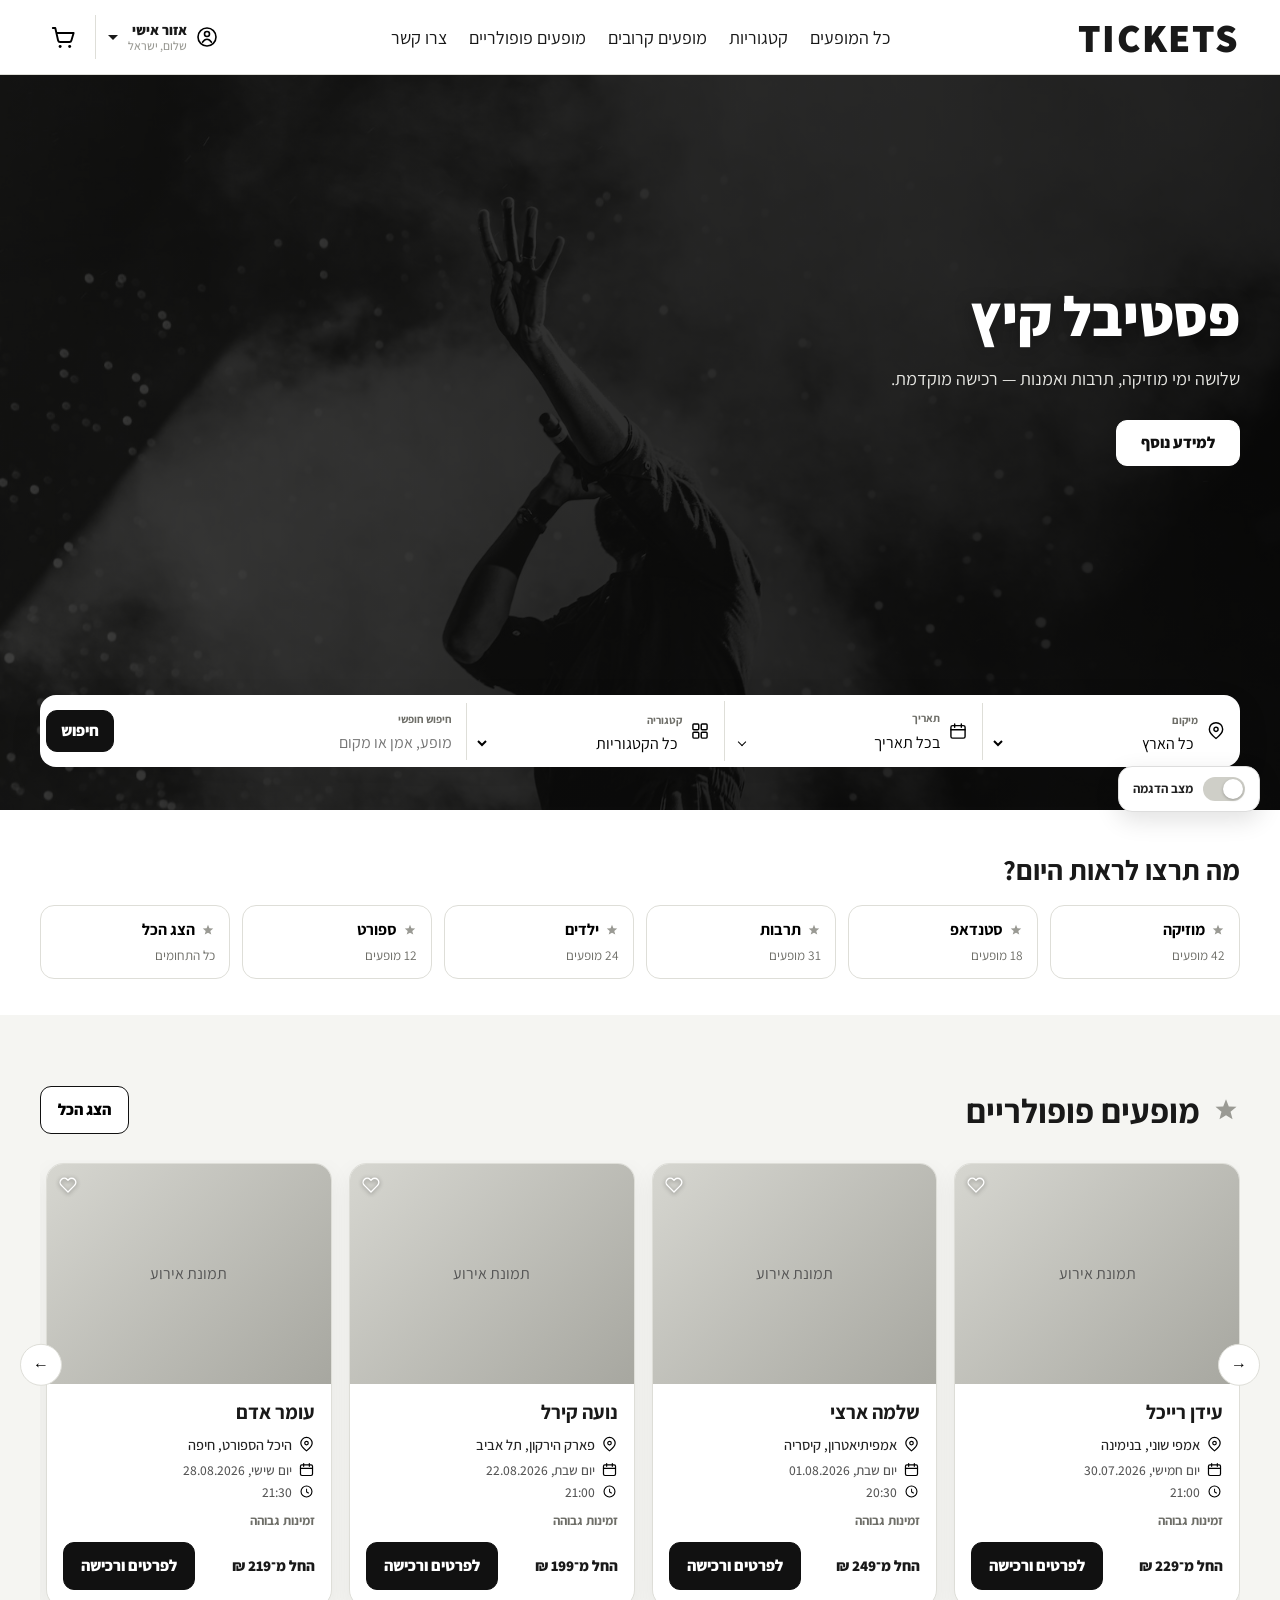
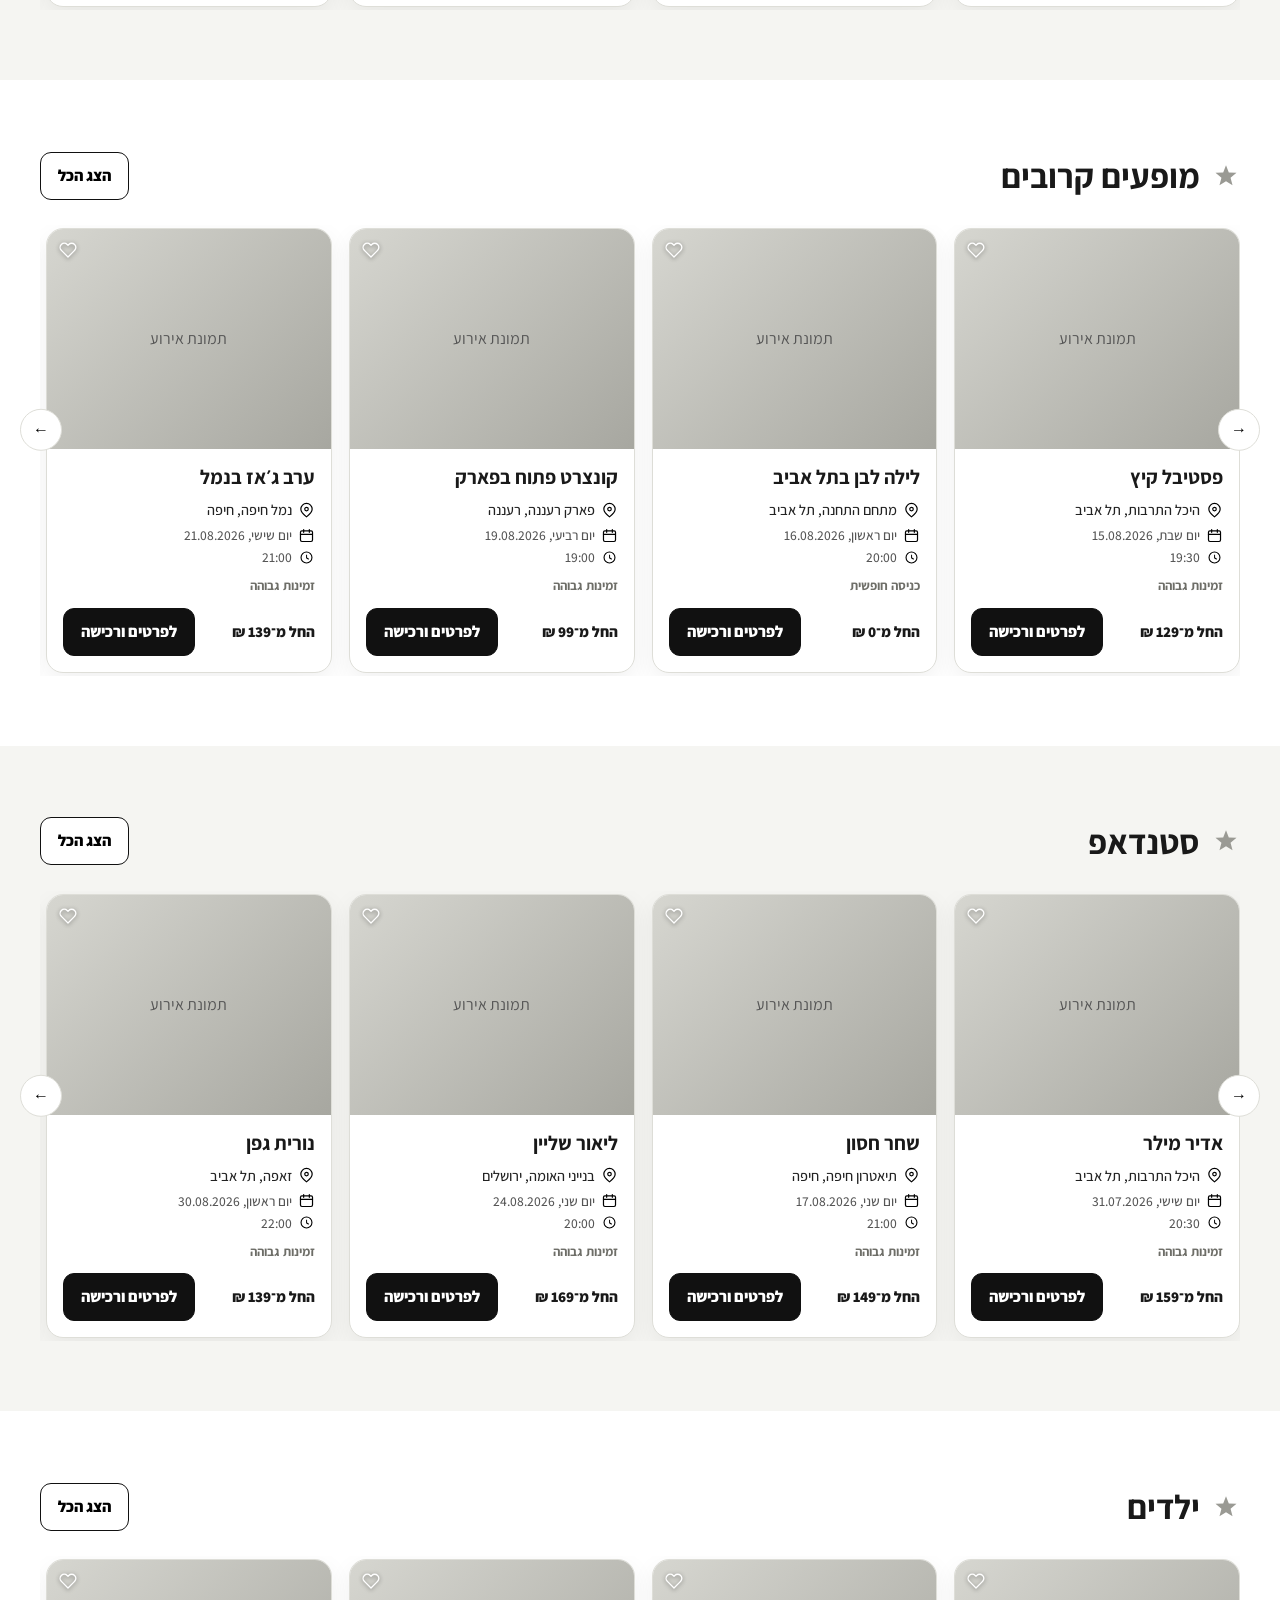
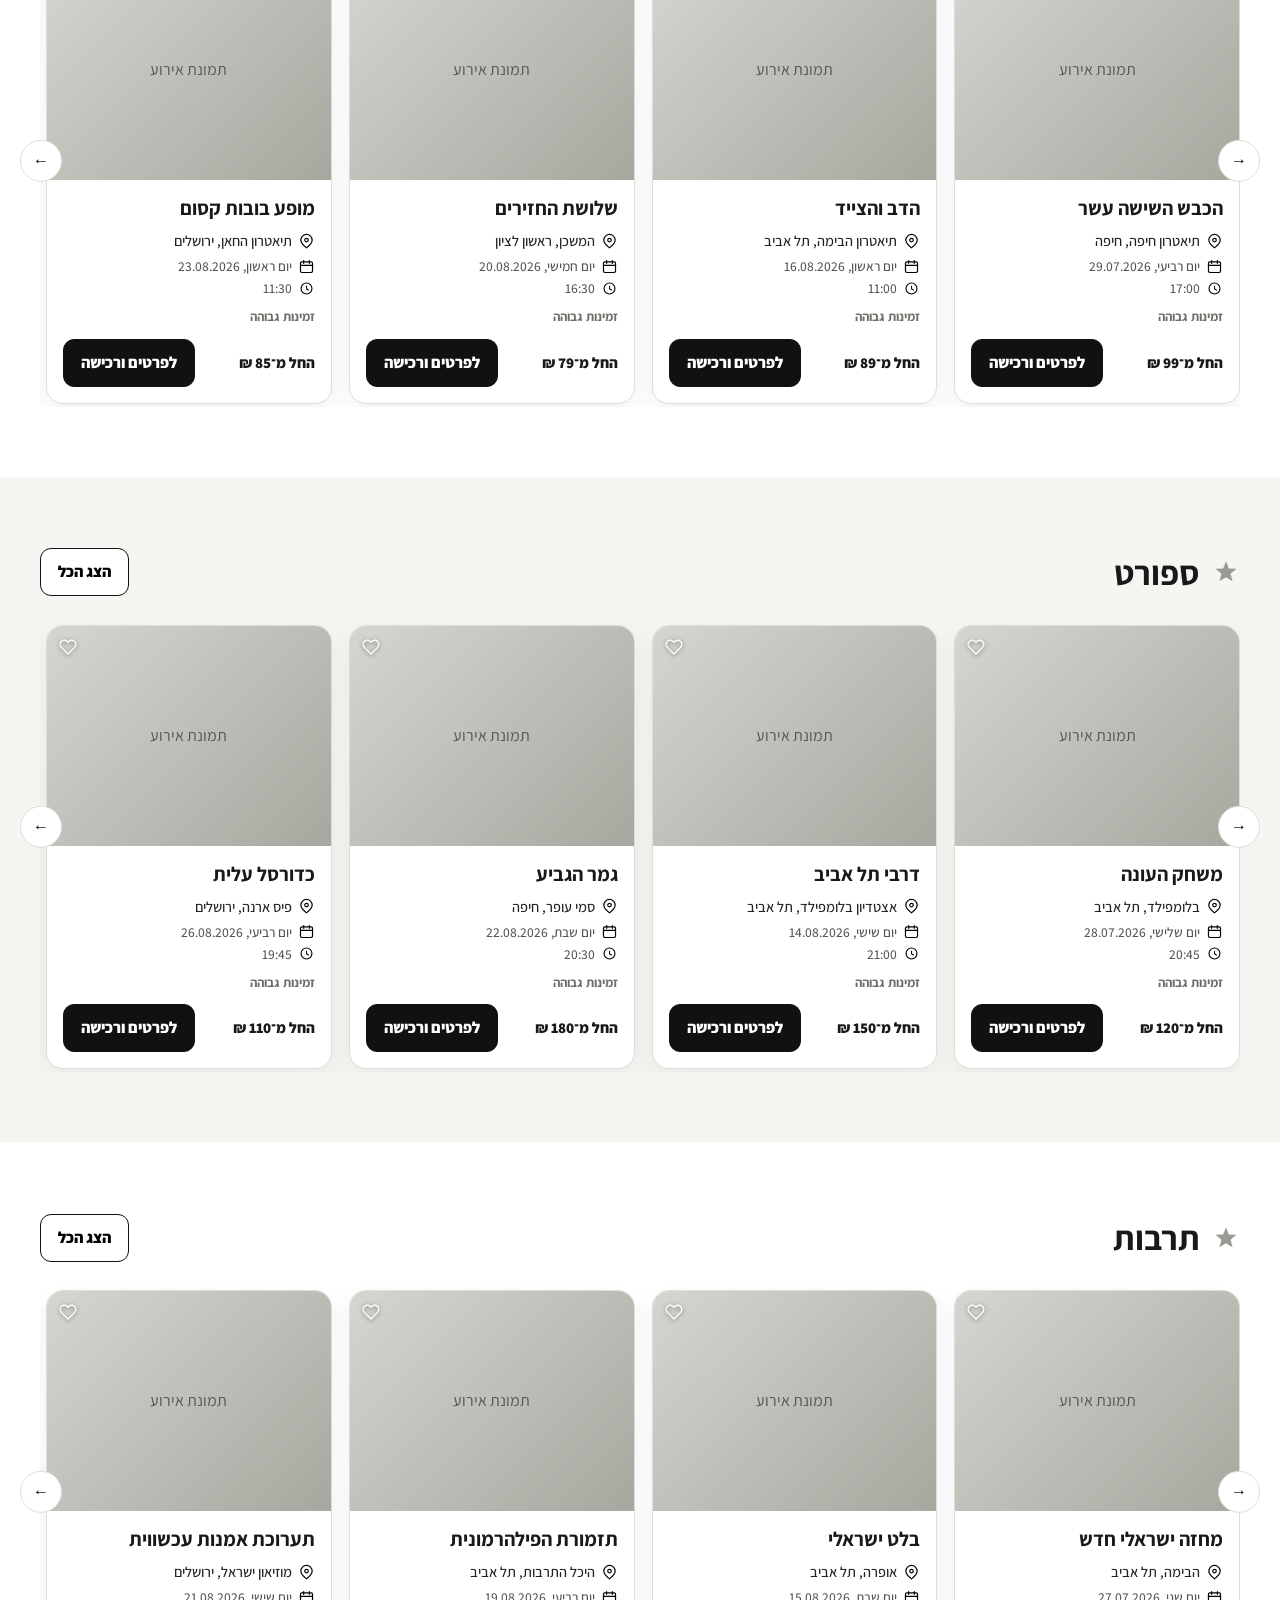
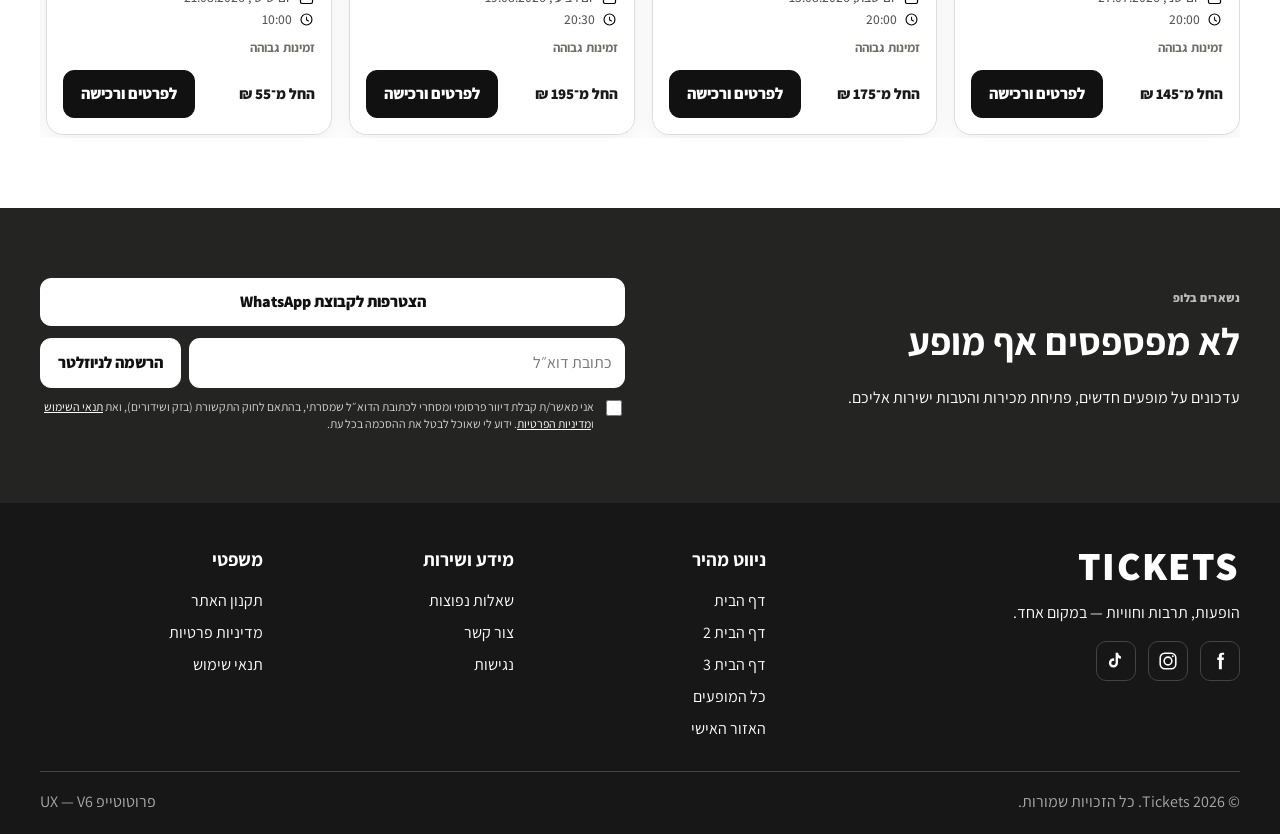
==== index2.html @ 91222c01 "Add Tickets V6 prototype with demo mode and homepage variants" ====
<!doctype html>
<html lang="he" dir="rtl">
<head>
<meta charset="utf-8">
<meta name="viewport" content="width=device-width,initial-scale=1">
<meta name="referrer" content="strict-origin-when-cross-origin">
<title>Tickets — V6 · דף הבית 2</title>
<link rel="stylesheet" href="css/styles.css">
<link rel="stylesheet" href="css/seats-hall.css">
<link rel="stylesheet" href="css/home2.css">
<link rel="stylesheet" href="css/demo-mode.css">
</head>
<body>
<header class="site-header"><div class="container header-inner">
  <a class="logo" href="index.html">TICKETS</a>
  <nav class="main-nav">
    <a href="#events" data-route="events">כל המופעים</a>
    <div class="nav-item has-mega">
      <button class="nav-trigger" type="button" aria-expanded="false" aria-haspopup="true">קטגוריות</button>
      <div class="mega-menu" role="region" aria-label="קטגוריות">
        <div class="container mega-inner">
          <div class="mega-popular">
            <div class="mega-popular-head">
              <h3>פופולרי</h3>
            </div>
            <div class="mega-cards">
              <a class="mega-card mega-card-music" href="#events" data-route="events"><span>מוזיקה</span></a>
              <a class="mega-card mega-card-standup" href="#events" data-route="events"><span>סטנדאפ</span></a>
              <a class="mega-card mega-card-kids" href="#events" data-route="events"><span>ילדים</span></a>
            </div>
          </div>
          <div class="mega-discover">
            <h3>גלו עוד</h3>
            <div class="mega-links">
              <div class="mega-col">
                <a href="#events" data-route="events"><strong>מוזיקה</strong></a>
                <a href="#events" data-route="events">קונצרטים</a>
                <a href="#events" data-route="events">פסטיבלים</a>
                <a href="#events" data-route="events">מוזיקה חיה</a>
                <a href="#events" data-route="events">ג׳אז ובלואז</a>
              </div>
              <div class="mega-col">
                <a href="#events" data-route="events"><strong>סטנדאפ</strong></a>
                <a href="#events" data-route="events">ערבי סטנדאפ</a>
                <a href="#events" data-route="events">ספיישלים</a>
                <a href="#events" data-route="events">אופן מייק</a>
                <a href="#events" data-route="events">קומדיה</a>
              </div>
              <div class="mega-col">
                <a href="#events" data-route="events"><strong>תרבות</strong></a>
                <a href="#events" data-route="events">תיאטרון</a>
                <a href="#events" data-route="events">מחול</a>
                <a href="#events" data-route="events">מופעי אמנות</a>
                <a href="#events" data-route="events">פסטיבלי תרבות</a>
              </div>
              <div class="mega-col">
                <a href="#events" data-route="events"><strong>ילדים</strong></a>
                <a href="#events" data-route="events">הצגות ילדים</a>
                <a href="#events" data-route="events">מופעי משפחה</a>
                <a href="#events" data-route="events">קרקס</a>
                <a href="#events" data-route="events">מופעי בובות</a>
              </div>
              <div class="mega-col">
                <a href="#events" data-route="events"><strong>ספורט</strong></a>
                <a href="#events" data-route="events">כדורגל</a>
                <a href="#events" data-route="events">כדורסל</a>
                <a href="#events" data-route="events">אירועי ספורט</a>
                <a href="#events" data-route="events" class="mega-all-link">כל הקטגוריות ←</a>
              </div>
            </div>
          </div>
        </div>
      </div>
    </div>
    <a href="#events" data-route="events">מופעים קרובים</a>
    <a href="#events" data-route="events">מופעים פופולריים</a>
    <a href="#contact" data-route="contact">צרו קשר</a>
  </nav>
  <div class="header-actions">
    <div class="header-account-wrap">
      <button class="header-button header-account-btn" type="button" aria-expanded="false" aria-haspopup="true">
        <img src="assets/icons/user.svg" alt="">
        <span class="header-account-text"><strong>אזור אישי</strong><small>שלום, ישראל</small></span>
        <span class="header-account-caret" aria-hidden="true"></span>
      </button>
      <div class="account-menu" role="menu">
        <button type="button" role="menuitem" data-route="account/tickets"><img src="assets/icons/ticket.svg" alt=""><span>הכרטיסים שלי</span></button>
        <button type="button" role="menuitem" data-route="account/orders"><img src="assets/icons/clipboard.svg" alt=""><span>הזמנות קודמות</span></button>
        <button type="button" role="menuitem" data-route="account/profile"><img src="assets/icons/user.svg" alt=""><span>פרטים אישיים</span></button>
        <hr>
        <button type="button" role="menuitem" data-logout><img src="assets/icons/logout.svg" alt=""><span>התנתקות</span></button>
      </div>
    </div>
    <button class="header-button header-icon-btn" id="favoritesHeaderBtn" data-route="account/favorites"><img src="assets/icons/heart.svg" alt=""><span class="header-count" id="favoritesHeaderCount">0</span></button>
    <div class="header-cart-wrap">
      <button class="header-button header-icon-btn" data-route="cart"><img src="assets/icons/cart.svg" alt=""><span class="header-count hidden" id="cartHeaderCount">0</span></button>
      <div class="cart-preview" id="cartPreview"><div class="cart-preview-list" id="cartPreviewList"></div><button class="btn primary wide" data-route="cart">מעבר לסל</button></div>
    </div>
  </div>
</div></header>
<main>
<section class="screen active" id="home">
  <section class="hero hero-v2" aria-roledescription="carousel" aria-label="מופעים מומלצים">
    <div class="hero-v2-slides" id="heroV2Slides">
      <div class="hero-v2-slide is-active" data-slide-index="0" role="group" aria-roledescription="slide" aria-label="1 מתוך 3" aria-hidden="false">
        <div class="hero-v2-bg" role="img" aria-label="קהל בקונצרט — רקע למופע עידן רייכל" style="background-image:url('assets/hero/slide-1.jpg')"></div>
        <div class="hero-v2-overlay" aria-hidden="true"></div>
      </div>
      <div class="hero-v2-slide" data-slide-index="1" role="group" aria-roledescription="slide" aria-label="2 מתוך 3" aria-hidden="true">
        <div class="hero-v2-bg" role="img" aria-label="במה מוארת — רקע למופע אדיר מילר" style="background-image:url('assets/hero/slide-2.jpg')"></div>
        <div class="hero-v2-overlay" aria-hidden="true"></div>
      </div>
      <div class="hero-v2-slide" data-slide-index="2" role="group" aria-roledescription="slide" aria-label="3 מתוך 3" aria-hidden="true">
        <div class="hero-v2-bg" role="img" aria-label="פסטיבל בחוץ — רקע לפסטיבל קיץ" style="background-image:url('assets/hero/slide-3.jpg')"></div>
        <div class="hero-v2-overlay" aria-hidden="true"></div>
      </div>
    </div>
    <div class="container hero-v2-content">
      <div class="hero-v2-panel">
        <div class="hero-v2-copy" id="heroV2Copy">
          <div class="hero-v2-text is-active" data-slide-index="0">
            <h1>עידן רייכל</h1>
            <p>מופע חדש ומרגש עם הלהיטים האהובים באמפי שוני.</p>
            <button type="button" class="btn light-btn hero-v2-cta" data-open-event="1">למידע נוסף</button>
          </div>
          <div class="hero-v2-text" data-slide-index="1" hidden>
            <h1>אדיר מילר</h1>
            <p>ערב סטנדאפ חדש בהיכל התרבות תל אביב.</p>
            <button type="button" class="btn light-btn hero-v2-cta" data-open-event="2">למידע נוסף</button>
          </div>
          <div class="hero-v2-text" data-slide-index="2" hidden>
            <h1>פסטיבל קיץ</h1>
            <p>שלושה ימי מוזיקה, תרבות ואמנות — רכישה מוקדמת.</p>
            <button type="button" class="btn light-btn hero-v2-cta" data-open-event="3">למידע נוסף</button>
          </div>
        </div>
      </div>
    </div>
    <div class="hero-v2-search-wrap">
      <div class="container hero-v2-search">
        <form class="search-bar" id="homeSearch"><div class="search-field"><img src="assets/icons/location.svg" alt=""><div><label>מיקום</label><select><option>כל הארץ</option><option>מרכז</option><option>צפון</option><option>דרום</option></select></div></div><div class="search-field date-search-field"><img src="assets/icons/calendar.svg" alt=""><div class="date-range-wrap"><label>תאריך</label><button type="button" class="date-range-display" id="dateRangeDisplay" aria-expanded="false" aria-haspopup="true">בכל תאריך</button><div class="date-range-panel" id="dateRangePanel" hidden><button type="button" class="date-preset" data-preset="any">בכל תאריך</button><button type="button" class="date-preset" data-preset="today">היום</button><button type="button" class="date-preset" data-preset="weekend">סוף השבוע</button><button type="button" class="date-preset" data-preset="month">החודש</button><div class="date-range-custom"><label class="date-from-field is-empty"><input type="date" id="dateFrom" aria-label="מתאריך"><span class="date-field-placeholder">מתאריך</span></label><label class="date-to-field is-empty"><input type="date" id="dateTo" aria-label="עד תאריך"><span class="date-field-placeholder">עד תאריך</span></label></div></div></div></div><div class="search-field"><img src="assets/icons/grid.svg" alt=""><div><label>קטגוריה</label><select><option>כל הקטגוריות</option><option>מוזיקה</option><option>סטנדאפ</option><option>ילדים</option></select></div></div><div class="search-field free-search-field"><div><label>חיפוש חופשי</label><input placeholder="מופע, אמן או מקום"></div></div><button class="btn primary">חיפוש</button></form>
      </div>
    </div>
    <div class="hero-v2-progress" aria-hidden="true">
      <div class="hero-v2-progress-bar" id="heroV2ProgressBar"></div>
    </div>
  </section>
  <section class="section alt categories-section"><div class="container"><div class="section-header"><h2>מה תרצו לראות היום?</h2></div><div class="category-row"><button class="category-card" data-route="events"><span class="category-card-title"><img class="category-star" src="assets/icons/star.svg" alt=""><strong>מוזיקה</strong></span><small>42 מופעים</small></button><button class="category-card" data-route="events"><span class="category-card-title"><img class="category-star" src="assets/icons/star.svg" alt=""><strong>סטנדאפ</strong></span><small>18 מופעים</small></button><button class="category-card" data-route="events"><span class="category-card-title"><img class="category-star" src="assets/icons/star.svg" alt=""><strong>תרבות</strong></span><small>31 מופעים</small></button><button class="category-card" data-route="events"><span class="category-card-title"><img class="category-star" src="assets/icons/star.svg" alt=""><strong>ילדים</strong></span><small>24 מופעים</small></button><button class="category-card" data-route="events"><span class="category-card-title"><img class="category-star" src="assets/icons/star.svg" alt=""><strong>ספורט</strong></span><small>12 מופעים</small></button><button class="category-card" data-route="events"><span class="category-card-title"><img class="category-star" src="assets/icons/star.svg" alt=""><strong>הצג הכל</strong></span><small>כל התחומים</small></button></div></div></section>
  <div id="homeSections"></div>
  <section class="section join-section"><div class="container join-grid"><div><span class="kicker light">נשארים בלופ</span><h2>לא מפספסים אף מופע</h2><p>עדכונים על מופעים חדשים, פתיחת מכירות והטבות ישירות אליכם.</p></div><div class="join-actions"><button class="btn light-btn" id="whatsappJoin">הצטרפות לקבוצת WhatsApp</button><form id="newsletterForm"><div class="newsletter-row"><input type="email" required placeholder="כתובת דוא״ל"><button class="btn light-btn">הרשמה לניוזלטר</button></div><label class="newsletter-consent"><input type="checkbox" required><span>אני מאשר/ת קבלת דיוור פרסומי ומסחרי לכתובת הדוא״ל שמסרתי, בהתאם לחוק התקשורת (בזק ושידורים), ואת <a href="#">תנאי השימוש</a> ו<a href="#">מדיניות הפרטיות</a>. ידוע לי שאוכל לבטל את ההסכמה בכל עת.</span></label></form></div></div></section>
</section>

<section class="screen" id="events"><section class="page-hero"><div class="container"><nav class="breadcrumbs" aria-label="פירורי לחם"><a href="#home" data-route="home">דף הבית</a><span class="breadcrumb-sep" aria-hidden="true">/</span><span aria-current="page">המופעים</span></nav><h1>המופעים</h1><p>סינון מדויק ותוצאות שקל לסרוק.</p></div></section><div class="container events-layout"><div class="results-toolbar"><div><h2><span id="resultsCount">12</span> מופעים</h2></div></div><div class="events-filters-row"><div class="active-filters" id="eventsDateFilters" role="group" aria-label="סינון לפי תאריך"><button type="button" class="filter-chip active" data-events-range="all">הכל</button><button type="button" class="filter-chip" data-events-range="today">היום</button><button type="button" class="filter-chip" data-events-range="week">השבוע</button><button type="button" class="filter-chip" data-events-range="month">החודש</button></div><select class="btn secondary events-sort-select"><option>מיון: מומלצים</option><option>תאריך קרוב</option><option>מחיר נמוך</option></select></div><div class="results-grid" id="eventsGrid"></div><div class="load-more-wrap"><button class="btn secondary" id="loadMoreEvents" type="button">טען עוד</button></div></div></section>

<section class="screen" id="event"><section class="event-hero" id="eventHero"><div class="container event-hero-grid"><div class="event-hero-copy"><span class="event-hero-badge" id="eventHeroBadge" hidden>המכירה בקרוב</span><nav class="breadcrumbs" id="eventBreadcrumbs" aria-label="פירורי לחם"><a href="#home" data-route="home">דף הבית</a><span class="breadcrumb-sep" aria-hidden="true">/</span><a href="#events" data-route="events">המופעים</a><span class="breadcrumb-sep" aria-hidden="true">/</span><span aria-current="page" id="eventBreadcrumbCurrent">עידן רייכל</span></nav><h1>עידן רייכל</h1><p>מופע חדש ומרגש עם הלהיטים האהובים.</p><div class="event-hero-meta">12.08.2026 · 21:00 · אמפי שוני, בנימינה</div><div class="event-hero-countdown" id="eventHeroCountdown" hidden></div></div><div class="event-poster">תמונת מופע</div></div></section><div class="container event-layout"><section class="content-card"><div class="event-tabs" role="tablist"><button class="event-tab active" data-tab="dates">מועדים</button><button class="event-tab" data-tab="info">מידע אודות המופע</button><button class="event-tab" data-tab="important">חשוב לדעת</button></div><div class="tab-panel active" data-panel="dates"><h2 id="eventDatesTitle">בחירת מועד</h2><div id="showDates"></div></div><div class="tab-panel" data-panel="info"><div class="info-split"><div class="info-copy"><h2>אודות המופע</h2><p>עידן רייכל במופע חדש המשלב את מיטב הלהיטים, עיבודים חדשים והפקה מלאה. ערב מוזיקלי עשיר שחוצה סגנונות, עם אורחים מיוחדים ואווירה אינטימית על הבמה.</p></div><div class="info-video"><iframe title="סרטון אודות המופע" src="https://www.youtube-nocookie.com/embed/dG3NAutpEoY?rel=0" loading="lazy" allow="accelerometer; autoplay; clipboard-write; encrypted-media; gyroscope; picture-in-picture; web-share" allowfullscreen referrerpolicy="strict-origin-when-cross-origin"></iframe></div></div></div><div class="tab-panel" data-panel="important"><h2>מידע חשוב</h2><dl class="important-list"><div><dt>פתיחת דלתות</dt><dd>20:00</dd></div><div><dt>משך המופע</dt><dd>75 דקות</dd></div><div><dt>סוג מופע</dt><dd>ישיבה</dd></div><div><dt>מגבלת גיל</dt><dd>ללא הגבלה</dd></div></dl><div class="directions-block"><h2>דרכי הגעה לאמפי שוני, בנימינה</h2><div class="directions-grid"><div class="directions-copy"><h3>כתובת:</h3><p>אמפי שוני (זאפה), פארק ז׳בוטינסקי, בנימינה־גבעת עדה, ישראל</p><h3>הגעה ברכב:</h3><ul><li>האמפי ממוקם בפארק ז׳בוטינסקי, בין בנימינה לזיכרון יעקב.</li><li>חניה חינם ומסודרת למרגלות האמפי; במקום יש הכוונה בחניון.</li><li>מכביש 4: יציאה לבנימינה / זיכרון יעקב והמשך לפי השילוט לפארק ז׳בוטינסקי / אמפי שוני.</li><li>מכביש 70: יציאה לכיוון בנימינה והמשך לפי השילוט לאמפי שוני.</li><li>מומלץ לנווט ליעד ״חניה אמפי שוני״ להגעה ישירה לחניון.</li></ul><h3>ניווט ברכב:</h3><p class="nav-links"><a href="https://waze.com/ul?q=%D7%97%D7%A0%D7%99%D7%94%20%D7%90%D7%9E%D7%A4%D7%99%20%D7%A9%D7%95%D7%A0%D7%99" target="_blank" rel="noopener">Waze</a><a href="https://www.google.com/maps/search/?api=1&amp;query=%D7%90%D7%9E%D7%A4%D7%99+%D7%A9%D7%95%D7%A0%D7%99+%D7%91%D7%A0%D7%99%D7%9E%D7%99%D7%A0%D7%94" target="_blank" rel="noopener">Google Maps</a></p><h3>תחבורה ציבורית:</h3><ul><li>תחנת רכבת בנימינה קרובה; ממנה ניתן להמשיך באוטובוס מקומי או במונית.</li><li>קווי אוטובוס עירוניים ובינעירוניים מגיעים לאזור בנימינה וזיכרון יעקב.</li><li>עצירות קרובות: בנימינה מרכז · כניסה לפארק ז׳בוטינסקי.</li></ul><h3>תכנון מסלול בתחבורה ציבורית:</h3><p class="nav-links"><a href="https://moovitapp.com/?lang=he" target="_blank" rel="noopener">Moovit</a></p><h3>טיפ לניווט מהיר:</h3><p>חפשו ״אמפי שוני בנימינה״ או ״חניה אמפי שוני״ ב־Waze או ב־Google Maps כדי להגיע בקלות ובמהירות.</p></div><div class="directions-map"><a class="map-open-btn" href="https://www.google.com/maps/search/?api=1&amp;query=%D7%90%D7%9E%D7%A4%D7%99+%D7%A9%D7%95%D7%A0%D7%99+%D7%91%D7%A0%D7%99%D7%9E%D7%99%D7%A0%D7%94" target="_blank" rel="noopener">פתח במפות Google</a><iframe title="מפת אמפי שוני בנימינה" loading="lazy" referrerpolicy="no-referrer-when-downgrade" src="https://maps.google.com/maps?q=%D7%90%D7%9E%D7%A4%D7%99+%D7%A9%D7%95%D7%A0%D7%99+%D7%91%D7%A0%D7%99%D7%9E%D7%99%D7%A0%D7%94&amp;hl=he&amp;z=15&amp;output=embed"></iframe></div></div></div></div></section><aside class="content-card summary-card" id="eventSidebar" hidden><div id="eventInterestBox"><form id="eventInterestForm" class="interest-form"><span class="kicker">השארת פרטים</span><h2 class="interest-heading">מתעניין במופע <span id="interestShowName"></span></h2><label>שם מלא<input required name="name" autocomplete="name" placeholder="ישראל ישראלי"></label><label>נייד<input required name="phone" type="tel" autocomplete="tel" placeholder="050-0000000"></label><label>אימייל <small>(לא חובה)</small><input name="email" type="email" autocomplete="email" placeholder="israel@example.com"></label><button class="btn primary wide" type="submit">עדכנו אותי</button></form></div></aside></div><section class="related-section container"><div class="section-header"><div class="heading-icon"><img class="section-star" src="assets/icons/star.svg" alt=""><h2>מופעים קשורים</h2></div></div><div class="event-grid" id="relatedEvents"></div></section></section>

<section class="screen" id="seats"><section class="event-hero"><div class="container event-hero-grid"><div><nav class="breadcrumbs" aria-label="פירורי לחם"><a href="#home" data-route="home">דף הבית</a><span class="breadcrumb-sep" aria-hidden="true">/</span><a href="#event" data-route="event">עידן רייכל</a><span class="breadcrumb-sep" aria-hidden="true">/</span><span aria-current="page">בחירת מושבים</span></nav><h1>עידן רייכל</h1><p>12.08.2026 · 21:00 · אמפי שוני, בנימינה</p><button class="btn light-btn" data-route="event">שינוי מועד</button></div><div class="event-poster">תמונת מופע</div></div></section>
<div class="seats-page"><div class="container seats-shell" id="seatsShell">
<section class="content-card seats-map-card seats-map-full">
<div class="seats-map-header">
<div class="seats-map-toolbar">
<div>
<h2 class="seats-map-title">מבנה אולם ורמות מחיר</h2>
<div class="seats-legend-row">
<div class="price-tiers"><span class="legend-title">רמות מחיר</span>
<div class="price-legend" role="group" aria-label="סינון לפי רמת מחיר">
<button type="button" class="price-chip" data-price="169"><i class="dot" style="background:#bbb"></i>169 ₪</button>
<button type="button" class="price-chip" data-price="219"><i class="dot" style="background:#999"></i>219 ₪</button>
<button type="button" class="price-chip" data-price="269"><i class="dot" style="background:#777"></i>269 ₪</button>
<button type="button" class="price-chip" data-price="319"><i class="dot" style="background:#555"></i>319 ₪</button>
</div></div>
<button type="button" class="accessible-legend-btn" id="accessibleFilterBtn" aria-pressed="false"><span aria-hidden="true">♿</span> מושבים נגישים</button>
</div>
</div>
<div class="seats-zoom" role="group" aria-label="זום מפת אולם">
<button type="button" class="btn secondary" id="seatsFullscreen" aria-label="מסך מלא" title="מסך מלא">⛶</button>
<button type="button" class="btn secondary" id="seatsZoomOut" aria-label="הקטנה">−</button>
<span id="seatsZoomLabel">100%</span>
<button type="button" class="btn secondary" id="seatsZoomIn" aria-label="הגדלה">+</button>
<button type="button" class="btn secondary" id="seatsZoomReset" aria-label="איפוס זום">איפוס</button>
</div>
</div>
</div>
<div class="hall-viewport" id="hallViewport">
<div class="hall-canvas" id="hallCanvas">
<div class="hall-stages-top">
<div class="hall-stage side" aria-hidden="true">במה צד</div>
<div class="hall-stage main">במה</div>
<div class="hall-stage side" aria-hidden="true">במה צד</div>
</div>
<div class="hall-blocks-row top">
<div class="hall-block wedge-left" id="block5" data-price="269"></div>
<div class="hall-block orchestra" id="blockOrchestra" data-price="319"></div>
<div class="hall-block wedge-right" id="block1" data-price="269"></div>
</div>
<div class="hall-accessible-zone" id="accessibleZone" data-price="269">
<div class="hall-stage accessible-label"><span aria-hidden="true">♿</span> במה נגישה <span aria-hidden="true">♿</span></div>
<div class="hall-seat-rows"></div>
</div>
<div class="hall-blocks-row bottom">
<div class="hall-block hex-left" id="block4" data-price="219"></div>
<div class="hall-block" id="block3" data-price="169"></div>
<div class="hall-block hex-right" id="block2" data-price="219"></div>
</div>
<div class="hall-stage rear">במה אחורית / יציע</div>
</div>
</div>
</section>
<aside class="content-card seats-summary" id="seatsSummary" aria-live="polite">
<div class="seats-summary-head"><h2>בחירת מושבים</h2><button type="button" class="seats-summary-hide" id="seatsSummaryHide" aria-label="הסתרת סיכום בחירה" title="הסתרה">‹</button></div>
<strong class="seats-show-name" id="seatsShowName" hidden>עידן רייכל</strong>
<div class="seats-empty" id="selectedSeatsEmpty"><p>לא נבחרו מושבים</p><p class="meta">בחרו מושב מהמפה</p></div>
<div id="selectedSeats" class="selected-seats-list" hidden></div>
<div class="summary-total"><span>סה״כ</span><span id="seatTotal">0 ₪</span></div>
<button class="btn primary wide" id="toCart" disabled>המשך לרכישה</button>
</aside>
<button type="button" class="seats-summary-peek" id="seatsSummaryPeek" hidden aria-label="הצגת סיכום בחירה">בחירה</button>
</div></div>
</section>
<section class="screen" id="cart"><section class="event-hero"><div class="container event-hero-grid"><div><nav class="breadcrumbs" aria-label="פירורי לחם"><a href="#home" data-route="home">דף הבית</a><span class="breadcrumb-sep" aria-hidden="true">/</span><a href="#event" data-route="event">עידן רייכל</a><span class="breadcrumb-sep" aria-hidden="true">/</span><span aria-current="page">סל הקניות</span></nav><h1>עידן רייכל</h1><p>12.08.2026 · 21:00 · אמפי שוני, בנימינה</p></div><div class="event-poster">תמונת מופע</div></div></section><div class="container purchase-grid"><section class="content-card"><h2>הכרטיסים בסל</h2><div id="cartItems"></div><div class="coupon-row"><input id="couponInput" placeholder="קוד קופון"><button class="btn secondary" id="applyCoupon">החלת קופון</button></div><p class="fineprint">מחירי הכרטיסים כוללים מע״מ כחוק ודמי טיפול בסך 5 ₪ לכל כרטיס.</p></section><aside class="content-card"><h2>סיכום</h2><div class="summary-line"><span>כרטיסים</span><strong id="cartSubtotal">0 ₪</strong></div><div class="summary-line"><span>דמי טיפול</span><strong id="feesTotal">0 ₪</strong></div><div class="summary-line"><span>הנחה</span><strong id="discountTotal">0 ₪</strong></div><div class="summary-total"><span>לתשלום</span><span id="cartTotal">0 ₪</span></div><button class="btn primary wide" data-route="login">המשך</button></aside></div></section>

<section class="screen" id="login"><section class="event-hero"><div class="container event-hero-grid"><div><nav class="breadcrumbs" aria-label="פירורי לחם"><a href="#home" data-route="home">דף הבית</a><span class="breadcrumb-sep" aria-hidden="true">/</span><a href="#event" data-route="event">עידן רייכל</a><span class="breadcrumb-sep" aria-hidden="true">/</span><span aria-current="page">התחברות</span></nav><h1>עידן רייכל</h1><p>12.08.2026 · 21:00 · אמפי שוני, בנימינה</p></div><div class="event-poster">תמונת מופע</div></div></section><div class="container auth-grid"><form class="content-card"><h2>משתמש קיים</h2><label>טלפון או דוא״ל<input placeholder="050-0000000"></label><label>סיסמה / קוד חד־פעמי<input placeholder="••••••"></label><button type="button" class="btn primary wide" data-route="details">התחברות והמשך</button></form><section class="content-card"><h2>המשך כאורח</h2><p>אין צורך להירשם מראש. לאחר הרכישה ייווצר עבורכם חשבון אוטומטית.</p><button class="btn secondary wide" data-route="details">המשך כאורח</button></section></div></section>

<section class="screen" id="details"><section class="event-hero"><div class="container event-hero-grid"><div><nav class="breadcrumbs" aria-label="פירורי לחם"><a href="#home" data-route="home">דף הבית</a><span class="breadcrumb-sep" aria-hidden="true">/</span><a href="#event" data-route="event">עידן רייכל</a><span class="breadcrumb-sep" aria-hidden="true">/</span><span aria-current="page">פרטי המזמין</span></nav><h1>עידן רייכל</h1><p>12.08.2026 · 21:00 · אמפי שוני, בנימינה</p></div><div class="event-poster">תמונת מופע</div></div></section><div class="container purchase-grid"><form class="content-card form-grid" id="detailsForm"><label>שם מלא<input required value="ישראל ישראלי"></label><label>טלפון<input required value="050-1234567"></label><label>דוא״ל<input required type="email" value="israel@example.com"></label><label>כתובת <small>(אופציונלי)</small><input value="רחוב הדוגמה 12, תל אביב"></label><label class="full checkbox"><input type="checkbox"> אני מעוניין לקבל עדכונים והטבות</label><label class="full checkbox"><input type="checkbox" required checked> קראתי ואישרתי את תנאי השימוש ומדיניות הפרטיות</label><button class="btn primary" type="submit">המשך לתשלום</button></form><aside class="content-card"><h2>סיכום</h2><div class="summary-total"><span>לתשלום</span><span class="dynamic-total">468 ₪</span></div></aside></div></section>

<section class="screen" id="payment"><section class="event-hero"><div class="container event-hero-grid"><div><nav class="breadcrumbs" aria-label="פירורי לחם"><a href="#home" data-route="home">דף הבית</a><span class="breadcrumb-sep" aria-hidden="true">/</span><a href="#event" data-route="event">עידן רייכל</a><span class="breadcrumb-sep" aria-hidden="true">/</span><span aria-current="page">תשלום</span></nav><h1>עידן רייכל</h1><p>12.08.2026 · 21:00 · אמפי שוני, בנימינה</p></div><div class="event-poster">תמונת מופע</div></div></section><div class="container purchase-grid"><form class="content-card form-grid" id="paymentForm"><label class="full">שם בעל הכרטיס<input required value="ישראל ישראלי"></label><label class="full">מספר כרטיס<input required placeholder="0000 0000 0000 0000"></label><label>תוקף<input required placeholder="MM/YY"></label><label>CVV<input required placeholder="123"></label><label class="full">תעודת זהות<input required></label><button class="btn primary" type="submit">בצע תשלום</button></form><aside class="content-card"><h2>לתשלום</h2><div class="price xl dynamic-total">468 ₪</div><p class="fineprint">פרטי בעל כרטיס האשראי אינם חייבים להיות זהים לפרטי המזמין.</p></aside></div></section>

<section class="screen" id="success"><div class="success-box"><div class="success-icon">✓</div><span class="kicker">ההזמנה הושלמה</span><h1>תודה על הרכישה</h1><p>מספר הזמנה: <strong>457812</strong></p><p>הכרטיסים נשלחו אליכם בדוא״ל וב־SMS.</p><div class="success-actions"><button class="btn primary" data-route="tickets">הצגת הכרטיסים שלי</button><button class="btn secondary" data-route="home">חזרה לעמוד הבית</button></div></div></section>

<section class="screen" id="tickets"><section class="page-hero"><div class="container"><nav class="breadcrumbs" aria-label="פירורי לחם"><a href="#home" data-route="home">דף הבית</a><span class="breadcrumb-sep" aria-hidden="true">/</span><span aria-current="page">הכרטיסים שלי</span></nav><h1>המופעים הקרובים</h1></div></section><div class="container ticket-grid" id="standaloneTickets"></div></section>

<section class="screen" id="contact"><section class="page-hero"><div class="container"><nav class="breadcrumbs" aria-label="פירורי לחם"><a href="#home" data-route="home">דף הבית</a><span class="breadcrumb-sep" aria-hidden="true">/</span><span aria-current="page">צרו קשר</span></nav><h1>צרו קשר</h1><p>נשמח לעזור בכל שאלה לגבי הזמנות, כרטיסים או מופעים.</p></div></section><div class="container contact-layout"><form class="content-card form-grid" id="contactForm"><label>שם פרטי<input required name="firstName" autocomplete="given-name" placeholder="ישראל"></label><label>שם משפחה<input required name="lastName" autocomplete="family-name" placeholder="ישראלי"></label><label>טלפון<input required name="phone" type="tel" autocomplete="tel" placeholder="050-0000000"></label><label>דוא״ל<input required name="email" type="email" autocomplete="email" placeholder="israel@example.com"></label><label class="full">נושא<select name="subject" required><option value="">בחרו נושא</option><option>שאלה על הזמנה</option><option>בעיה בכרטיס</option><option>בקשה להחזר</option><option>שאלה כללית</option></select></label><label class="full">הודעה<textarea required name="message" rows="5" placeholder="כתבו כאן את ההודעה שלכם"></textarea></label><label class="full checkbox"><input type="checkbox" required name="terms"><span>אני מאשר/ת את <a href="#">תנאי השימוש</a> וקראתי את <a href="#">מדיניות הפרטיות</a></span></label><button class="btn primary wide full" type="submit">שליחת פנייה</button></form><aside class="content-card contact-aside"><h2>דרכי התקשרות</h2><p><strong>טלפון:</strong> 03-1234567</p><p><strong>דוא״ל:</strong> support@tickets.co.il</p><p><strong>שעות מענה:</strong> א׳–ה׳ 09:00–18:00</p><p class="fineprint">נחזור אליכם תוך יום עסקים אחד.</p></aside></div></section>

<section class="screen" id="account"><section class="page-hero"><div class="container"><nav class="breadcrumbs" aria-label="פירורי לחם"><a href="#home" data-route="home">דף הבית</a><span class="breadcrumb-sep" aria-hidden="true">/</span><span aria-current="page">אזור אישי</span></nav><h1>שלום, ישראל</h1></div></section><div class="container account-layout"><nav class="account-nav"><button class="active" data-account-tab="tickets">הכרטיסים שלי</button><button data-account-tab="favorites">המועדפים שלי</button><button data-account-tab="orders">הזמנות קודמות</button><button data-account-tab="profile">פרטים אישיים</button></nav><section class="content-card"><div id="ticketsPanel" class="account-panel"><h2>הכרטיסים שלי</h2><div class="ticket-grid compact-grid" id="accountTickets"></div></div><div id="favoritesPanel" class="account-panel hidden"><h2>המועדפים שלי</h2><div class="event-grid" id="favoritesGrid"></div><p id="favoritesEmpty">עדיין לא הוספת מופעים למועדפים.</p></div><div id="ordersPanel" class="account-panel hidden"><h2>הזמנות קודמות</h2><div class="orders-list"><article class="order-card"><div><strong>הזמנה #457812</strong><span>עידן רייכל · 2 כרטיסים</span><small>12.08.2026 · הושלמה</small></div><div><strong>468 ₪</strong><button class="btn secondary" data-route="tickets">הצגת כרטיסים</button></div></article><article class="order-card"><div><strong>הזמנה #456204</strong><span>אדיר מילר · 2 כרטיסים</span><small>18.06.2026 · הושלמה</small></div><div><strong>318 ₪</strong><button class="btn secondary" id="orderDetails">פרטי הזמנה</button></div></article></div></div><div id="profilePanel" class="account-panel hidden"><h2>פרטים אישיים</h2><form class="form-grid" id="profileForm"><label>שם מלא<input value="ישראל ישראלי"></label><label>טלפון<input value="050-1234567"></label><label>דוא״ל<input type="email" value="israel@example.com"></label><label>עיר<input value="תל אביב"></label><label class="full">כתובת<input value="רחוב הדוגמה 12"></label><label class="full checkbox"><input type="checkbox" checked> קבלת עדכונים והטבות</label><button class="btn primary" type="submit">שמירת שינויים</button></form></div></section></div></section>
</main>
<div class="toast" id="toast"></div>
<div class="waitlist-modal" id="waitlistModal" hidden>
  <div class="waitlist-dialog" role="dialog" aria-modal="true" aria-labelledby="waitlistTitle">
    <button type="button" class="waitlist-close" id="waitlistClose" aria-label="סגירה">×</button>
    <h2 id="waitlistTitle">הצטרפות לרשימת המתנה</h2>
    <div class="waitlist-event">
      <span class="cart-thumb waitlist-thumb" aria-hidden="true"></span>
      <div class="waitlist-event-text">
        <strong id="waitlistShowName">עידן רייכל</strong>
        <span id="waitlistShowDate"></span>
      </div>
    </div>
    <p>הכרטיסים למועד הזה אזלו. השאירו פרטים ונעדכן אתכם אם יתפנו כרטיסים.</p>
    <form id="waitlistForm" class="waitlist-form">
      <label>שם מלא<input required name="name" placeholder="ישראל ישראלי"></label>
      <label>דוא״ל<input required type="email" name="email" placeholder="israel@example.com"></label>
      <label>טלפון<input required name="phone" placeholder="050-0000000"></label>
      <p class="waitlist-disclaimer">* ההצטרפות אינה מבטיחה זמינות כרטיסים או שמירת מקום.</p>
      <button class="btn primary wide" type="submit">הצטרפות לרשימת המתנה</button>
    </form>
  </div>
</div>
<div class="queue-overlay" id="queueOverlay" hidden>
  <div class="queue-box">
    <span class="kicker">עומס במערכת</span>
    <h2>אתם בתור לרכישה</h2>
    <p>בשל ביקוש גבוה ממתינים למקום פנוי במערכת הרכישה.</p>
    <div class="queue-position"><span>מיקומך בתור</span><strong id="queuePlace">128</strong></div>
    <div class="queue-bar"><i id="queueBarFill"></i></div>
    <p class="fineprint" id="queueHint">נא לא לסגור את החלון. המעבר לרכישה יתבצע אוטומטית.</p>
  </div>
</div>
<footer class="footer"><div class="container footer-grid"><div class="footer-brand"><div class="logo">TICKETS</div><p>הופעות, תרבות וחוויות — במקום אחד.</p><div class="footer-social" aria-label="רשתות חברתיות"><a class="footer-social-link" href="#" aria-label="Facebook"><img src="assets/icons/facebook.svg" alt="" width="22" height="22"></a><a class="footer-social-link" href="#" aria-label="Instagram"><img src="assets/icons/instagram.svg" alt="" width="22" height="22"></a><a class="footer-social-link" href="#" aria-label="TikTok"><img src="assets/icons/tiktok.svg" alt="" width="22" height="22"></a></div></div><div><h3>ניווט מהיר</h3><a href="index.html">דף הבית</a><a href="index2.html">דף הבית 2</a><a href="index3.html">דף הבית 3</a><a href="#events" data-route="events">כל המופעים</a><a href="#account" data-route="account">האזור האישי</a></div><div><h3>מידע ושירות</h3><a href="#">שאלות נפוצות</a><a href="#contact" data-route="contact">צור קשר</a><a href="#">נגישות</a></div><div><h3>משפטי</h3><a href="#">תקנון האתר</a><a href="#">מדיניות פרטיות</a><a href="#">תנאי שימוש</a></div></div><div class="container footer-bottom"><span>© 2026 Tickets. כל הזכויות שמורות.</span><span>פרוטוטייפ UX — V6</span></div></footer>
<script src="js/app.js"></script>
<script src="js/seats-hall.js"></script>
<script src="js/home2-hero.js"></script>
<script src="js/demo-mode.js"></script>
</body></html>
---- css/styles.css ----
@import url('https://fonts.googleapis.com/css2?family=Assistant:wght@300;400;500;600;700;800&display=swap');
:root{--font:'Assistant',Arial,sans-serif;--bg:#f5f5f2;--surface:#fff;--ink:#191919;--muted:#6e6e68;--line:#deded8;--soft:#eeeeea;--dark:#232321;--radius:16px;--shadow:0 12px 34px rgba(0,0,0,.08)}
*{box-sizing:border-box}html{scroll-behavior:smooth}body{margin:0;font-family:var(--font);background:var(--bg);color:var(--ink);line-height:1.5}button,input,select{font:inherit}button{cursor:pointer}a{text-decoration:none;color:inherit}img{display:block}.container{width:min(1200px,calc(100% - 36px));margin:auto}.screen{display:none;min-height:70vh}.screen.active{display:block}.hidden{display:none!important}
.site-header{position:sticky;top:0;z-index:50;background:rgba(255,255,255,.97);border-bottom:1px solid var(--line);backdrop-filter:blur(10px)}.site-header:has(.has-mega:hover),.site-header:has(.has-mega:focus-within){border-bottom-color:#2f2f2c}.header-inner{height:74px;display:grid;grid-template-columns:1fr auto 1fr;align-items:center;gap:16px}.logo{display:flex;align-items:center;gap:10px;font-size:40px;font-weight:800;letter-spacing:.04em;line-height:1;justify-self:start}.main-nav{display:flex;gap:22px;font-size:18px;align-items:center;justify-content:center;justify-self:center;grid-column:2}.header-actions{justify-self:end}.main-nav>a,.nav-trigger{color:inherit;font:inherit;border:0;background:none;padding:0;cursor:pointer}.nav-item.has-mega{position:static}.nav-trigger{position:relative;display:inline-flex;align-items:center;height:74px}.nav-trigger::after{content:"";position:absolute;left:50%;bottom:-1px;width:0;height:0;margin-left:-9px;border-left:9px solid transparent;border-right:9px solid transparent;border-bottom:10px solid #2f2f2c;opacity:0;visibility:hidden;transition:opacity .18s ease,visibility .18s;z-index:70;pointer-events:none}.nav-item.has-mega:hover .nav-trigger::after,.nav-item.has-mega:focus-within .nav-trigger::after{opacity:1;visibility:visible}.mega-menu{position:absolute;top:calc(100% - 1px);right:0;left:0;background:#2F2F2C;color:#fff;padding:28px 0 32px;opacity:0;visibility:hidden;pointer-events:none;transform:none;transition:opacity .18s ease,visibility .18s;box-shadow:0 18px 40px rgba(0,0,0,.18);border-top:0}.nav-item.has-mega:hover .mega-menu,.nav-item.has-mega:focus-within .mega-menu{opacity:1;visibility:visible;pointer-events:auto;transform:none}.mega-inner{display:grid;gap:28px}.mega-popular-head,.mega-discover{display:grid;gap:16px}.mega-popular-head{align-items:center}.mega-popular h3,.mega-discover>h3{margin:0;font-size:14px;font-weight:800;letter-spacing:.08em;text-transform:uppercase}.mega-cards{display:grid;grid-template-columns:repeat(3,1fr);gap:14px}.mega-card{position:relative;min-height:140px;border-radius:12px;overflow:hidden;display:flex;align-items:flex-end;padding:16px;background-size:cover;background-position:center;isolation:isolate}.mega-card::before{content:"";position:absolute;inset:0;background:rgba(0,0,0,.28);z-index:0}.mega-card span{position:relative;z-index:1;font-size:18px;font-weight:800}.mega-card-music{background:#7a7a74}.mega-card-standup{background:#6e6e68}.mega-card-kids{background:#86867e}.mega-discover{grid-template-columns:140px 1fr;align-items:start;padding-top:22px;border-top:1px solid rgba(255,255,255,.22);gap:24px}.mega-links{display:grid;grid-template-columns:repeat(5,1fr);gap:18px}.mega-col{display:grid;gap:10px;align-content:start}.mega-col a{font-size:14px;color:#f2f2f0}.mega-col a:hover{text-decoration:underline}.mega-col strong{font-size:15px}.mega-all-link{color:#6db3ff!important;font-weight:700}.header-actions{display:flex;gap:8px;align-items:center}.header-button{display:flex;align-items:center;gap:7px;border:1px solid var(--line);background:#fff;border-radius:11px;padding:7px 12px;color:#191919}.header-button.header-icon-btn{position:relative;border:0;background:transparent;padding:7px 10px;gap:0}.header-button.header-icon-btn img{width:24px;height:24px}.header-button.header-icon-btn[data-route="cart"] img{width:27px;height:27px}.header-button.header-icon-btn .header-count{position:absolute;top:2px;left:2px;min-width:16px;height:16px;padding:0 3px;font-size:10px;line-height:1;z-index:1}.header-account-wrap{position:relative;display:flex;align-items:center;align-self:stretch}.header-account-btn{gap:8px;padding:5px 10px 5px 12px;border:0;background:transparent;border-left:1px solid var(--line);border-radius:0;min-height:44px}.header-account-text{display:grid;gap:1px;text-align:right;line-height:1.15}.header-account-text strong{font-size:14px;font-weight:800}.header-account-text small{font-size:12px;color:#9a9a94;font-weight:500}.header-account-caret{width:0;height:0;border-left:5px solid transparent;border-right:5px solid transparent;border-top:5px solid #191919;margin-right:2px;flex-shrink:0}.account-menu{position:absolute;top:calc(100% - 2px);right:0;width:220px;background:#fff;border:1px solid var(--line);border-radius:12px;box-shadow:var(--shadow);padding:8px;padding-top:14px;opacity:0;visibility:hidden;pointer-events:none;transform:translateY(4px);transition:opacity .18s ease,transform .18s ease,visibility .18s;z-index:65}.account-menu::before{content:"";position:absolute;top:-6px;right:28px;border-left:7px solid transparent;border-right:7px solid transparent;border-bottom:7px solid #fff;filter:drop-shadow(0 -1px 0 var(--line))}.header-account-wrap:hover .account-menu,.header-account-wrap:focus-within .account-menu{opacity:1;visibility:visible;pointer-events:auto;transform:translateY(0)}.account-menu button{width:100%;display:flex;align-items:center;gap:10px;border:0;background:none;padding:10px 10px;border-radius:8px;text-align:right;font:inherit;font-size:14px;font-weight:600;color:#191919;cursor:pointer}.account-menu button:hover{background:var(--soft)}.account-menu button img{width:18px;height:18px;flex-shrink:0}.account-menu hr{border:0;border-top:1px solid var(--line);margin:6px 4px}.header-button img,.search-field img,.remove-btn img{width:20px;height:20px}.header-button.header-account-btn img{width:24px;height:24px}.header-button.dark{background:#111;color:#fff;border-color:#111}.header-button.dark img{filter:invert(1)}.header-count{min-width:22px;height:22px;padding:0 6px;border-radius:50%;background:#d8d8d3;color:#191919;font-size:12px;font-weight:800;display:inline-grid;place-items:center;line-height:1}.header-cart-wrap{position:relative}.cart-preview{position:absolute;left:0;top:calc(100% - 2px);width:320px;padding:14px;background:#fff;color:#191919;border:1px solid var(--line);border-radius:14px;box-shadow:var(--shadow);opacity:0;visibility:hidden;pointer-events:none;transform:translateY(6px);transition:opacity .18s ease,transform .18s ease,visibility .18s;z-index:60}.header-cart-wrap:hover .cart-preview,.header-cart-wrap:focus-within .cart-preview{opacity:1;visibility:visible;pointer-events:auto;transform:translateY(0)}.cart-preview-list{display:grid;gap:10px;max-height:260px;overflow:auto;margin-bottom:12px}.cart-preview-item{display:grid;grid-template-columns:48px 1fr auto;gap:10px;align-items:start;padding-bottom:10px;border-bottom:1px solid var(--line)}.cart-preview-item:last-child{border-bottom:0;padding-bottom:0}.cart-preview-item .cart-thumb{height:48px;font-size:10px}.cart-preview-item strong{display:block;font-size:14px}.cart-preview-item .meta{font-size:12px;margin:2px 0 6px}.cart-preview-empty{margin:0;color:var(--muted);font-size:14px;padding:8px 0 4px}
.hero,.event-hero,.page-hero{color:#fff}.event-hero,.page-hero{background:#6e6e68}.hero:not(.hero-v2){position:relative;isolation:isolate;background:#1a1a18;overflow:visible;z-index:4}.hero:not(.hero-v2)::before{content:"";position:absolute;inset:0;background:url('../assets/hero/slide-3.jpg') center/cover no-repeat;filter:grayscale(100%) contrast(1.05);-webkit-filter:grayscale(100%) contrast(1.05);opacity:.35;z-index:0}.hero:not(.hero-v2)::after{content:"";position:absolute;inset:0;background:rgba(0,0,0,.48);z-index:0}.hero-inner{position:relative;z-index:1;padding:200px 0}.hero h1{font-size:clamp(42px,6vw,70px);line-height:1.05;max-width:820px;margin:12px 0}.hero p{max-width:680px;color:#d4d4cf;font-size:18px}.kicker{font-size:12px;color:var(--muted);font-weight:800;letter-spacing:.04em}.kicker.light{color:#bbb}.breadcrumbs{display:flex;flex-wrap:wrap;align-items:center;gap:8px;margin:0 0 12px;font-size:13px;font-weight:600;color:#d0d0cb}.breadcrumbs a{color:#fff;opacity:.88;text-decoration:none}.breadcrumbs a:hover{opacity:1;text-decoration:underline}.breadcrumbs [aria-current="page"]{color:#fff;opacity:1;font-weight:700}.breadcrumb-sep{opacity:.45;font-weight:500}.page-hero{padding:50px 0}.page-hero h1{font-size:48px;margin:4px 0}.search-bar{position:relative;z-index:5;margin-top:30px;background:#fff;color:#111;padding:6px;border-radius:16px;display:grid;grid-template-columns:1fr 1fr 1fr 1.35fr auto;gap:6px;box-shadow:var(--shadow);align-items:center}.search-field{display:grid;grid-template-columns:auto 1fr;gap:8px;align-items:center;padding:4px 8px;border-left:1px solid var(--line)}.search-field:last-of-type{border-left:0}.free-search-field{grid-template-columns:1fr}.search-field label{font-size:11px;color:var(--muted);font-weight:700}.search-field select,.search-field input{width:100%;border:0;background:transparent;outline:none;padding:1px 0}.search-bar .btn{padding:8px 14px;align-self:center}.date-range-wrap{position:relative;min-width:0}.date-range-display{position:relative;width:100%;border:0;background:transparent;outline:none;padding:2px 0 2px 18px;text-align:right;font:inherit;cursor:pointer}.date-range-display::after{content:"";position:absolute;left:6px;top:50%;width:5px;height:5px;margin-top:-4px;border-right:1px solid #000;border-bottom:1px solid #000;transform:rotate(45deg);pointer-events:none}.date-range-panel{position:absolute;top:calc(100% + 14px);right:0;z-index:80;width:min(360px,calc(100vw - 40px));background:#fff;border:1px solid var(--line);border-radius:14px;box-shadow:var(--shadow);padding:10px;display:grid;gap:6px}.date-range-panel[hidden]{display:none!important}.date-preset{border:0;background:#f7f7f4;border-radius:9px;padding:9px 11px;text-align:right;font:inherit;font-weight:600}.date-preset:hover,.date-preset.active{background:#111;color:#fff}.date-range-custom{display:grid;grid-template-columns:1fr 1fr;gap:8px;margin-top:6px;padding-top:8px;border-top:1px solid var(--line)}.date-from-field,.date-to-field{position:relative;display:flex;align-items:center;gap:6px;border:1px solid var(--line);border-radius:10px;padding:8px;background:#fff;font-size:13px;font-weight:700}.date-from-field input,.date-to-field input{border:0;outline:none;font:inherit;font-weight:500;min-width:0;flex:1;background:transparent;width:100%;text-align:right;direction:rtl;color:#111}.date-from-field.is-empty input,.date-to-field.is-empty input{color:transparent}.date-from-field.is-empty input::-webkit-datetime-edit,.date-to-field.is-empty input::-webkit-datetime-edit{color:transparent}.date-from-field input::-webkit-calendar-picker-indicator,.date-to-field input::-webkit-calendar-picker-indicator{cursor:pointer;opacity:1}.date-field-placeholder{position:absolute;inset:0;display:flex;align-items:center;justify-content:flex-start;padding:8px 8px 8px 34px;pointer-events:none;color:var(--muted);font-size:13px;font-weight:500;text-align:right}.date-from-field:not(.is-empty) .date-field-placeholder,.date-to-field:not(.is-empty) .date-field-placeholder{display:none}.date-from-field{flex-direction:row}.date-to-field{flex-direction:row}
.btn{border:1px solid #111;border-radius:11px;padding:11px 17px;font-weight:800}.btn.primary{background:#111;color:#fff}.btn.secondary{background:#fff}.btn.wide{width:100%}.light-btn{background:#fff;color:#111;border-color:#fff}.section{padding:70px 0}.section.alt{background:#fff}.section-header{display:flex;justify-content:space-between;align-items:center;gap:20px;margin-bottom:24px}.section-header h2{font-size:34px;margin:0}.heading-icon{display:flex;align-items:center;gap:12px}.heading-icon h2{margin:0}.section-star{width:28px;height:28px;flex-shrink:0}.mini-icon{width:30px;height:30px;border:1px dashed #777;border-radius:8px;display:grid;place-items:center}.category-row{display:grid;grid-template-columns:repeat(6,1fr);gap:12px}.category-card{border:1px solid var(--line);background:#fff;border-radius:14px;padding:12px 14px;text-align:right;display:grid;gap:4px;justify-items:stretch}.category-card-title{display:flex;align-items:center;gap:6px}.category-star{width:14px;height:14px;flex-shrink:0;margin:0}.category-card small{color:var(--muted)}.categories-section{padding:36px 0}.categories-section .section-header{margin-bottom:14px}.categories-section .section-header h2{font-size:28px}
.event-grid,.results-grid{display:grid;grid-template-columns:repeat(4,1fr);gap:17px}#favoritesGrid{grid-template-columns:repeat(3,1fr)}.event-card{background:#fff;border:1px solid var(--line);border-radius:17px;overflow:hidden;box-shadow:0 8px 24px rgba(0,0,0,.06);position:relative}.event-media{height:220px;background:linear-gradient(135deg,#d6d6d0,#a7a7a0);position:relative;display:grid;place-items:center;color:#555}.badge{position:absolute;right:12px;top:12px;background:#fff;border-radius:999px;padding:5px 9px;font-size:11px;font-weight:800}.favorite-btn{position:absolute;left:10px;top:10px;width:22px;height:22px;border:0;border-radius:0;background:transparent;padding:0;display:grid;place-items:center;z-index:2;color:#fff;filter:drop-shadow(0 1px 2px rgba(0,0,0,.45))}.favorite-btn svg{width:18px;height:18px;display:block;fill:none;stroke:currentColor;stroke-width:1.8;stroke-linecap:round;stroke-linejoin:round}.favorite-btn.active svg{fill:#fff;stroke:#fff}.event-body{padding:16px}.event-body h3{margin:0 0 10px;font-size:20px;line-height:1.25}.event-facts{list-style:none;margin:0;padding:0;display:grid;text-align:right}.event-fact{display:flex;align-items:center;gap:6px;margin:0;line-height:1.35}.event-fact img{width:17px;height:17px;flex:0 0 auto;display:block}.event-fact span{min-width:0;overflow-wrap:anywhere}.event-fact:nth-child(1){margin-bottom:6px;font-size:14.5px;font-weight:500;color:#222}.event-fact:nth-child(2){margin-bottom:4px;font-size:13.5px;font-weight:500;color:#555}.event-fact:nth-child(3){margin-bottom:10px;font-size:13.5px;font-weight:500;color:#555}.event-availability{margin:0 0 12px;font-size:13px;font-weight:700;color:var(--muted)}.meta{display:grid;gap:3px;color:var(--muted);font-size:13px}.event-footer{display:flex;justify-content:space-between;align-items:center;margin-top:0;gap:10px}.price{font-size:15px;font-weight:800}.price.xl{font-size:32px;margin:10px 0}.carousel-shell{position:relative}.event-carousel{display:grid;grid-auto-flow:column;grid-auto-columns:calc((100% - 51px)/4);gap:17px;overflow-x:auto;scrollbar-width:none;scroll-snap-type:x mandatory;padding:3px;cursor:grab;touch-action:pan-x;user-select:none;-webkit-user-select:none}.event-carousel.dragging{cursor:grabbing;scroll-snap-type:none}.event-carousel.dragging *{pointer-events:none}.event-carousel::-webkit-scrollbar{display:none}.event-carousel .event-card{scroll-snap-align:start}.carousel-side-arrow{position:absolute;top:50%;transform:translateY(-10%);width:42px;height:42px;border-radius:50%;border:1px solid var(--line);background:#fff;z-index:4}.carousel-side-arrow.prev{right:-20px}.carousel-side-arrow.next{left:-20px}.join-section{background:#242422;color:#fff}.join-grid{display:grid;grid-template-columns:1fr 1fr;gap:30px;align-items:center}.join-grid h2{font-size:38px;margin:4px 0}.join-actions{display:grid;gap:12px}.join-actions form{display:grid;gap:10px}.newsletter-row{display:grid;grid-template-columns:1fr auto;gap:8px}.join-actions input[type=email]{border:0;border-radius:11px;padding:13px}.newsletter-consent{display:flex;align-items:flex-start;gap:8px;font-size:12px;line-height:1.45;color:#d4d4cf;cursor:pointer}.newsletter-consent input{width:16px;height:16px;margin-top:2px;flex-shrink:0;accent-color:#fff}.newsletter-consent a{color:#fff;text-decoration:underline}
.events-layout{padding:34px 0 70px}.events-empty{margin:28px 0;color:var(--muted);font-weight:600;text-align:right}.load-more-wrap{display:flex;justify-content:center;margin-top:28px;margin-bottom:20px}.load-more-wrap.hidden{display:none}.filter-panel{background:#fff;border:1px solid var(--line);border-radius:15px;padding:15px;height:max-content;position:sticky;top:94px}.filter-header{display:flex;justify-content:space-between;align-items:center;border-bottom:1px solid var(--line);padding-bottom:10px}.filter-header h2{margin:0}.filter-group{display:grid;gap:8px;padding:13px 0;border-bottom:1px solid var(--line)}.filter-group label{font-size:14px}.text-link{border:0;background:none;text-decoration:underline}.results-toolbar{display:flex;justify-content:space-between;align-items:flex-start}.events-filters-row{display:flex;justify-content:space-between;align-items:center;gap:16px;flex-wrap:wrap;margin:4px 0 18px}.events-filters-row .active-filters{margin:0}.events-sort-select{flex:0 0 auto;align-self:center}.active-filters{display:flex;gap:8px;flex-wrap:wrap;margin:12px 0 18px}.filter-chip{border:1px solid var(--line);background:#fff;border-radius:999px;padding:8px 14px;font-size:13px;font-weight:700;color:#333;cursor:pointer}.filter-chip:hover{border-color:#111}.filter-chip.active{background:#111;border-color:#111;color:#fff}
.event-hero{padding:48px 0}.event-hero-grid{display:grid;grid-template-columns:1.1fr .9fr;gap:32px;align-items:center}.event-hero h1{font-size:50px;margin:10px 0}.event-hero-meta{margin-top:18px;font-weight:700}.event-hero-copy{position:relative;min-width:0}.event-hero-badge{position:absolute;top:0;right:0;display:inline-block;background:#111;color:#fff;border-radius:999px;padding:6px 12px;font-size:12px;font-weight:800;z-index:2}.event-hero-badge[hidden],.event-hero-countdown[hidden]{display:none!important}.event-full-presale .event-hero-copy{padding-top:36px}.event-hero-countdown{margin-top:18px}.event-hero-countdown-label{margin:0 0 8px;font-size:14px;font-weight:700;color:#e8e8e4}.event-hero-soon{margin:0;font-size:14px;font-weight:600;color:#e8e8e4}.digital-clock-hero{display:inline-grid;grid-auto-flow:column;gap:8px;align-items:center}.digital-clock-hero .clock-unit{min-width:64px;padding:10px 8px;border-radius:10px;background:#111;color:#fff}.digital-clock-hero .clock-unit strong{display:block;font-size:26px;letter-spacing:.04em}.digital-clock-hero .clock-unit small{display:block;font-size:10px;opacity:.75;font-weight:600}.digital-clock-hero .clock-sep{font-weight:800;color:#fff;font-size:18px}.show-row.full-presale-row{grid-template-columns:1fr auto;align-items:center}.presale-status-text{font-size:14px;font-weight:600;color:#555;white-space:nowrap}.event-poster{height:320px;border-radius:20px;background:repeating-linear-gradient(-45deg,#5c5c58,#5c5c58 15px,#4f4f4b 15px,#4f4f4b 30px);display:grid;place-items:center}.event-layout{display:grid;grid-template-columns:1fr;gap:24px;padding:34px 0 70px}.event-layout.has-interest-sidebar{grid-template-columns:1fr 330px}.purchase-grid{display:grid;grid-template-columns:1fr 330px;gap:24px;padding:34px 0 70px}.content-card{background:#fff;border:1px solid var(--line);border-radius:17px;padding:22px;box-shadow:0 8px 24px rgba(0,0,0,.06)}.event-tabs{display:flex;gap:18px;border-bottom:1px solid var(--line);margin-bottom:20px}.event-tab{border:0;background:none;padding:11px 0}.event-tab.active{font-weight:800;border-bottom:3px solid #111}.tab-panel{display:none}.tab-panel.active{display:block}.info-split{display:grid;grid-template-columns:1fr 1.05fr;gap:28px;align-items:start}.info-copy h2{margin-top:0}.info-copy p{margin:0;line-height:1.7;color:#333}.info-video{position:relative;border-radius:14px;overflow:hidden;background:#111;aspect-ratio:16/9}.info-video iframe{position:absolute;inset:0;width:100%;height:100%;border:0;display:block}.show-row{display:grid;grid-template-columns:1fr auto auto;gap:14px;align-items:center;border:1px solid var(--line);border-radius:13px;padding:14px;margin-top:10px}.show-row.show-row.is-clickable{cursor:pointer;transition:border-color .18s ease,box-shadow .18s ease}.show-row.is-clickable:hover{border-color:#111;box-shadow:0 6px 18px rgba(0,0,0,.08)}.show-row.is-clickable:focus-visible{outline:3px solid #111;outline-offset:2px}.sold-out,.show-row.presale{grid-template-columns:1fr auto auto}.sold-out-label{color:#d11a1a;font-weight:400}.low-stock-label{color:inherit;font-weight:400}.presale-label{color:inherit;font-weight:400}.digital-clock{display:inline-grid;grid-auto-flow:column;gap:6px;align-items:center;font-variant-numeric:tabular-nums}.digital-clock .clock-unit{min-width:52px;background:#111;color:#fff;border-radius:8px;padding:8px 6px;text-align:center;line-height:1.15}.digital-clock .clock-unit strong{display:block;font-size:20px;letter-spacing:.04em}.digital-clock .clock-unit small{display:block;font-size:10px;opacity:.75;font-weight:600}.digital-clock .clock-sep{font-weight:800;color:#111}



.card-presale-line{margin:0 0 12px;font-size:13.5px;font-weight:500;color:var(--muted);line-height:1.4;text-align:right}.card-presale-time{font-family:ui-monospace,SFMono-Regular,Menlo,Consolas,monospace;font-variant-numeric:tabular-nums;font-weight:600;color:#444;margin-right:4px;unicode-bidi:isolate}.card-presale-soon{font-weight:600}.presale-ribbon{position:absolute;top:18px;right:-36px;z-index:3;width:150px;padding:7px 0;background:#111;color:#fff;font-size:11px;font-weight:800;letter-spacing:.02em;text-align:center;transform:rotate(45deg);pointer-events:none;box-shadow:0 1px 4px rgba(0,0,0,.25)}.interest-form{display:grid;gap:12px}.interest-form .kicker{margin-bottom:2px}.interest-heading{margin:0 0 4px;font-size:20px;line-height:1.3}.interest-heading span{display:inline}.interest-form label{display:grid;gap:5px;font-size:13px;font-weight:700;color:#333}.interest-form label small{font-weight:500;color:var(--muted)}.interest-form input{width:100%;border:1px solid var(--line);border-radius:10px;padding:10px 12px;font:inherit;font-weight:500;background:#fff;outline:none}.interest-form input:focus{border-color:#111}.interest-form .btn{margin-top:4px}
.digital-clock-compact{gap:4px}
.digital-clock-compact .clock-unit{min-width:40px;padding:5px 4px;border-radius:7px}
.digital-clock-compact .clock-unit strong{font-size:14px}
.digital-clock-compact .clock-unit small{font-size:9px}
.digital-clock-compact .clock-sep{font-size:12px}
.digital-clock-large{display:inline-grid;grid-auto-flow:column;gap:10px;align-items:center;margin:8px 0 12px}
.digital-clock-large .clock-unit{min-width:78px;padding:14px 10px;border-radius:12px}
.digital-clock-large .clock-unit strong{font-size:34px}
.digital-clock-large .clock-unit small{font-size:11px}
.digital-clock-large .clock-sep{font-size:22px}
.btn.primary.card-presale-btn{background:#676767;border-color:#676767;color:#fff}.btn.primary.card-presale-btn:focus-visible{outline:3px solid #676767;outline-offset:3px}
.event-card.is-full-presale{cursor:pointer}
.event-card.is-full-presale:focus-visible{outline:3px solid #111;outline-offset:3px}
.full-presale-banner{margin:0 0 18px;padding:16px 16px 14px;background:#f4f4f2;border-radius:14px;text-align:right}
.full-presale-indicator{display:inline-block;background:#111;color:#fff;border-radius:999px;padding:6px 11px;font-size:12px;font-weight:800;margin-bottom:10px}
.full-presale-heading{margin:0 0 4px;font-size:18px}
.full-presale-note{margin:0;font-size:14px;color:var(--muted);line-height:1.5;max-width:52ch}
.show-row.full-presale-row{grid-template-columns:1fr auto auto;align-items:center}
.presale-status-text{font-size:13px;font-weight:600;color:#444}
.presale-chip{display:inline-block;border:1px solid var(--line);background:#fff;border-radius:999px;padding:6px 10px;font-size:12px;font-weight:700;color:#111;white-space:nowrap}
@media(max-width:960px){.digital-clock-large .clock-unit{min-width:64px;padding:12px 8px}.digital-clock-large .clock-unit strong{font-size:26px}.digital-clock-large{gap:8px}.show-row.full-presale-row{grid-template-columns:1fr;gap:8px}}
@media(max-width:640px){.digital-clock-compact .clock-unit{min-width:36px;padding:4px 3px}.digital-clock-compact .clock-unit strong{font-size:13px}.digital-clock-large{width:100%;justify-content:stretch;gap:6px}.digital-clock-large .clock-unit{min-width:0;flex:1;width:100%}}.waitlist-modal{position:fixed;inset:0;background:rgba(0,0,0,.55);display:grid;place-items:center;z-index:120;padding:20px}.waitlist-modal[hidden]{display:none!important}.waitlist-dialog{position:relative;width:min(420px,100%);background:#fff;border-radius:16px;padding:24px;box-shadow:var(--shadow)}.waitlist-event{margin:10px 0 12px;padding:12px 14px;background:var(--soft);border-radius:12px;display:flex;align-items:center;gap:12px}.waitlist-thumb{width:52px;height:52px;flex:0 0 auto}.waitlist-event-text{min-width:0;flex:1;display:grid;gap:4px}.waitlist-event strong{font-size:18px}.waitlist-event span{font-size:13px;color:var(--muted)}.waitlist-disclaimer{margin:4px 0 0;font-size:12px;line-height:1.45;color:var(--muted)}.waitlist-close{position:absolute;top:10px;left:12px;border:0;background:none;font-size:28px;line-height:1;cursor:pointer}.waitlist-form{display:grid;gap:12px;margin-top:14px}.waitlist-form label{display:grid;gap:6px;font-weight:700;font-size:14px}.waitlist-form input{padding:11px 12px;border:1px solid var(--line);border-radius:10px;font:inherit}.queue-overlay{position:fixed;inset:0;background:rgba(17,17,17,.92);color:#fff;display:grid;place-items:center;z-index:130;padding:24px}.queue-overlay[hidden]{display:none!important}.queue-box{width:min(460px,100%);text-align:center}.queue-box h2{margin:8px 0 10px;font-size:34px}.queue-position{margin:22px 0 14px;display:grid;gap:6px}.queue-position span{font-size:14px;color:#bbb}.queue-position strong{font-size:64px;line-height:1;letter-spacing:.02em}.queue-bar{height:8px;background:#333;border-radius:999px;overflow:hidden}.queue-bar i{display:block;height:100%;width:8%;background:#fff;border-radius:inherit;transition:width .4s ease}.queue-box .fineprint{color:#aaa;margin-top:16px}.summary-card{position:sticky;top:94px;height:max-content}.important-list{display:flex;gap:20px;margin:18px 0 8px;padding:0}.important-list>div{flex:1;min-width:0;display:flex;flex-direction:column;gap:6px;padding:14px 10px;border:solid 1px var(--line);border-radius:10px;text-align:center}.important-list dt{margin:0;font-size:13px;font-weight:700;color:var(--muted)}.important-list dd{margin:0;font-size:22px;font-weight:800;line-height:1.2}.directions-block{margin-top:28px;padding-top:8px}.directions-block h2{margin:0 0 18px;font-size:26px}.directions-grid{display:grid;grid-template-columns:1.05fr .95fr;gap:24px;align-items:start}.directions-copy h3{margin:18px 0 8px;font-size:16px;font-weight:800}.directions-copy h3:first-child{margin-top:0}.directions-copy p,.directions-copy li{color:#333;font-size:14px;line-height:1.65}.directions-copy ul{margin:0;padding:0 18px 0 0}.directions-copy li{margin:4px 0}.nav-links{display:flex;gap:16px;flex-wrap:wrap}.nav-links a{color:#1a73e8;font-weight:700;text-decoration:underline}.directions-map{position:relative;border-radius:14px;overflow:hidden;border:1px solid var(--line);background:#e8e8e4;min-height:360px}.directions-map iframe{width:100%;height:420px;border:0;display:block}.map-open-btn{position:absolute;top:12px;left:12px;z-index:2;background:#fff;border:1px solid #dadce0;border-radius:8px;padding:8px 12px;font-size:13px;font-weight:700;box-shadow:0 1px 4px rgba(0,0,0,.12)}.related-section{padding-bottom:70px}
.seats-map-card{padding:26px}.seats-map-header{margin-bottom:18px;text-align:right}.seats-map-title{margin:0 0 14px;font-size:22px}.seats-legend-row{display:flex;justify-content:space-between;align-items:flex-start;gap:18px;flex-wrap:wrap;margin-bottom:12px}.price-tiers{display:grid;gap:8px}.legend-title{font-size:13px;font-weight:800;color:#333}.price-legend{display:flex;gap:14px;flex-wrap:wrap;margin:0;align-items:center}.price-legend span{display:inline-flex;align-items:center;gap:6px;font-size:14px;font-weight:600;color:#444}.dot{display:inline-block;width:11px;height:11px;border-radius:50%;background:#777;margin:0}.accessible-legend{display:inline-flex;align-items:center;gap:6px;font-size:14px;font-weight:700;color:#444;padding-top:22px}.accessible-toggle{display:inline-flex;align-items:center;gap:8px;font-size:13px;font-weight:600;color:#444;cursor:pointer;user-select:none}.accessible-toggle input{width:16px;height:16px;accent-color:#111}.stage-wrap{display:grid;justify-items:center;gap:8px;margin:8px 0 28px}.stage{width:min(72%,420px);min-height:44px;background:#bdbdb7;text-align:center;padding:16px 12px;border-radius:80% 80% 18px 18px}.stage-label{font-size:13px;font-weight:700;color:#555}.seat-map-wrap{padding:8px 8px 18px;max-width:720px;margin:0 auto}.seat-map{display:grid;grid-template-columns:repeat(12,1fr);gap:10px;max-width:650px;margin:auto}.seat{position:relative;aspect-ratio:1;border:1.5px solid #aaa;border-radius:50%;background:#e6e6e1;transition:transform .2s ease,box-shadow .2s ease,border-color .2s ease,background-color .2s ease;z-index:1}.seat:hover:not(.taken):not(:disabled){transform:scale(1.07);z-index:2}.seat.taken,.seat:disabled{background:#b0b0ab;border-color:#9a9a95;cursor:not-allowed;opacity:.7}.seat.selected{background:#111;border-color:#111;border-width:2.5px;transform:scale(1.1);box-shadow:0 4px 14px rgba(0,0,0,.22);z-index:3}.seat:hover:not(.taken)::after{content:attr(data-tooltip);position:absolute;bottom:calc(100% + 10px);right:50%;transform:translateX(50%);white-space:pre-line;background:#111;color:#fff;font-size:12px;font-weight:600;line-height:1.45;text-align:right;padding:8px 10px;border-radius:8px;min-width:92px;pointer-events:none;box-shadow:0 8px 20px rgba(0,0,0,.2);z-index:20}.seats-summary{align-self:start;position:sticky;top:94px}.seats-summary h2{margin:0 0 10px;font-size:22px}.seats-show-name{display:block;margin:0 0 12px;font-size:16px}.seats-empty{margin:8px 0 18px;text-align:right}.seats-empty p{margin:0 0 4px;font-weight:700}.seats-empty .meta{font-weight:500;color:var(--muted)}.selected-seats-list{display:grid;gap:0;margin:0 0 14px}.selected-seat-row{display:flex;justify-content:space-between;align-items:flex-start;gap:12px;padding:10px 0;border-bottom:1px solid var(--line);text-align:right}.selected-seat-row:last-child{border-bottom:0}.selected-seat-lines{display:grid;gap:2px;font-size:14px}.selected-seat-lines strong{font-size:15px}.selected-seat-price{font-size:15px;white-space:nowrap}.seats-summary .summary-total{margin-top:8px;margin-bottom:14px}.cart-item{display:grid;grid-template-columns:70px 1fr auto;gap:13px;align-items:center;padding:14px 0;border-bottom:1px solid var(--line)}.cart-thumb{height:58px;border-radius:10px;background:#d4d4ce;display:grid;place-items:center;font-size:11px}.remove-btn{display:flex;align-items:center;gap:6px;border:0;background:none;text-decoration:underline;color:#555;padding:3px 0}.summary-line,.summary-total{display:flex;justify-content:space-between;padding:11px 0;border-bottom:1px solid var(--line)}.summary-total{font-size:20px;font-weight:800;border-bottom:0}.coupon-row{display:grid;grid-template-columns:1fr auto;gap:8px;margin-top:18px}.coupon-row input{padding:12px;border:1px solid var(--line);border-radius:10px}.fineprint{font-size:12px;color:var(--muted)}
.auth-grid{display:grid;grid-template-columns:1fr 1fr;gap:24px;padding:34px 0 70px}.contact-layout{display:grid;grid-template-columns:1.2fr .8fr;gap:24px;padding:34px 0 70px}.contact-aside h2{margin-top:0}.contact-aside p{margin:10px 0}.form-grid select,.form-grid textarea{padding:12px;border:1px solid var(--line);border-radius:10px;background:#fff;font:inherit;width:100%;resize:vertical}.auth-grid label,.form-grid label{display:grid;gap:6px;margin-bottom:14px;font-weight:700}.auth-grid input,.form-grid input{padding:12px;border:1px solid var(--line);border-radius:10px;background:#fff}.form-grid{display:grid;grid-template-columns:1fr 1fr;gap:14px}.form-grid .full{grid-column:1/-1}.checkbox{display:flex!important;grid-template-columns:auto 1fr;align-items:center;gap:8px!important}.checkbox input{width:auto}.success-box{max-width:680px;margin:80px auto;text-align:center;padding:45px}.success-icon{width:78px;height:78px;border-radius:50%;background:#111;color:#fff;display:grid;place-items:center;font-size:38px;margin:0 auto 20px}.success-actions{display:flex;justify-content:center;gap:10px;margin-top:24px}
.ticket-grid{display:grid;grid-template-columns:repeat(2,1fr);gap:18px;padding:34px 0 70px}.compact-grid{padding:0}.digital-ticket{background:#fff;border:1px solid var(--line);border-radius:17px;padding:20px;display:grid;grid-template-columns:1fr 110px;grid-template-areas:"main qr" "actions actions";gap:16px;align-items:center}.ticket-main{grid-area:main;min-width:0}.qr{grid-area:qr;width:100px;height:100px;border:1px solid #111;border-radius:8px;padding:6px;background:#fff;box-sizing:border-box;overflow:hidden}.qr svg{width:100%;height:100%;display:block;image-rendering:pixelated}.ticket-actions{grid-area:actions;display:grid;grid-template-columns:1fr 1fr;gap:10px;width:100%;margin:0}.ticket-actions .btn,.ticket-btn{width:100%;min-width:0;box-sizing:border-box;display:inline-flex;align-items:center;justify-content:center;gap:8px;min-height:44px;padding:10px 12px;text-decoration:none;cursor:pointer}.ticket-btn img{width:17px;height:17px;flex-shrink:0}.ticket-btn-primary{background:#2f2f2c;color:#fff;border-color:#2f2f2c}.ticket-btn-primary img{filter:invert(1)}.ticket-btn-secondary{background:#fff;color:#191919;border:1px solid #c9c9c4}.ticket-btn:focus-visible{outline:2px solid #191919;outline-offset:2px}.account-layout{display:grid;grid-template-columns:220px 1fr;gap:24px;padding:34px 0 70px}.account-nav{background:#fff;border:1px solid var(--line);border-radius:15px;padding:10px;height:max-content}.account-nav button{width:100%;text-align:right;border:0;background:none;padding:11px;border-radius:9px}.account-nav button.active{background:var(--soft);font-weight:800}.orders-list{display:grid;gap:12px}.order-card{display:flex;justify-content:space-between;gap:20px;align-items:center;border:1px solid var(--line);border-radius:13px;padding:16px}.order-card>div{display:grid;gap:4px}
.toast{position:fixed;left:24px;bottom:24px;background:#111;color:#fff;padding:12px 16px;border-radius:12px;transform:translateY(100px);opacity:0;transition:.25s;z-index:100}.toast.show{transform:translateY(0);opacity:1}.footer{background:#171717;color:#fff;padding:42px 0 20px}.footer-grid{display:grid;grid-template-columns:2fr 1fr 1fr 1fr;gap:28px}.footer-grid>div:not(.footer-brand){display:grid;align-content:start;gap:8px}.footer-grid h3{margin:0 0 8px}.footer-social{display:flex;gap:12px;align-items:center;margin-top:16px}.footer-social-link{display:inline-flex;align-items:center;justify-content:center;width:40px;height:40px;border:1px solid #444;border-radius:10px;color:#fff;background:transparent;transition:background .15s ease,border-color .15s ease}.footer-social-link:hover,.footer-social-link:focus-visible{background:#2a2a2a;border-color:#666;outline:none}.footer-social-link img{width:22px;height:22px;display:block;filter:invert(1)}.footer-bottom{display:flex;justify-content:space-between;border-top:1px solid #444;margin-top:30px;padding-top:18px;color:#aaa}
@media(max-width:960px){.main-nav{display:none}.search-bar{grid-template-columns:1fr 1fr}.search-bar .btn{grid-column:1/-1}.category-row{grid-template-columns:repeat(3,1fr)}.event-grid,.results-grid{grid-template-columns:repeat(2,1fr)}.event-carousel{grid-auto-columns:calc((100% - 17px)/2)}.events-layout,.event-hero-grid,.event-layout,.purchase-grid,.account-layout,.join-grid,.directions-grid,.info-split,.contact-layout{grid-template-columns:1fr}.seats-summary{position:sticky;bottom:0;top:auto;z-index:30;margin-top:8px;border-radius:16px 16px 0 0;box-shadow:0 -8px 24px rgba(0,0,0,.08)}.seat:hover:not(.taken)::after{display:none}.summary-card{position:static}.footer-grid{grid-template-columns:1fr 1fr}.ticket-grid{grid-template-columns:1fr}.ticket-actions{grid-template-columns:1fr}}
@media(max-width:600px){.container{width:min(100% - 22px,1200px)}.hero-inner{padding:74px 0}.hero h1{font-size:42px}.search-bar{grid-template-columns:1fr}.search-bar .btn{grid-column:auto}.search-field{border-left:0;border-bottom:1px solid var(--line)}.category-row,.event-grid,.results-grid{grid-template-columns:1fr}.event-carousel{grid-auto-columns:86%}.section{padding:52px 0}.categories-section{padding:28px 0}.header-button span:not(.header-count):not(.header-account-caret){display:none}.header-account-text{display:none}.auth-grid,.form-grid{grid-template-columns:1fr}.form-grid .full{grid-column:auto}.footer-grid{grid-template-columns:1fr}.footer-bottom{flex-direction:column;gap:6px}.order-card,.success-actions{align-items:stretch;flex-direction:column}.newsletter-row,.join-actions form,.coupon-row{grid-template-columns:1fr}}
.row-presale-clock{margin-top:8px;grid-column:1/-1}.show-row.full-presale-row.has-row-clock{grid-template-columns:1fr;gap:10px}
@media(max-width:960px){.important-list{flex-wrap:wrap}.important-list>div{flex:1 1 calc(50% - 10px)}}@media(max-width:640px){.important-list>div{flex:1 1 100%}.important-list dd{font-size:18px}}
---- css/seats-hall.css ----
/* Seats hall — large venue map */
.seats-page{padding:34px 0 70px;position:relative}
.seats-page .container.seats-shell{width:min(1200px,calc(100% - 36px));margin:auto;position:relative}
.seats-map-card.seats-map-full{width:100%;padding:22px 22px 28px}
.seats-map-toolbar{display:flex;justify-content:space-between;align-items:flex-start;gap:16px;flex-wrap:wrap;margin-bottom:14px}
.seats-zoom{display:inline-flex;gap:8px;align-items:center}
.seats-zoom .btn{min-width:40px;padding:8px 12px}
.seats-map-full .seats-legend-row{align-items:flex-end;margin-bottom:8px}
.seats-map-full .price-tiers{gap:8px}
.seats-map-full .price-legend{align-items:center;gap:8px}
.price-legend button.price-chip,.accessible-legend-btn{
  display:inline-flex;align-items:center;justify-content:center;gap:6px;border:1px solid var(--line);background:#fff;
  border-radius:999px;padding:6px 12px;font:inherit;font-size:13px;font-weight:700;color:#444;cursor:pointer;
  min-height:34px;box-sizing:border-box;line-height:1
}
.price-legend button.price-chip.is-active,.accessible-legend-btn.is-active{background:#111;color:#fff;border-color:#111}
.price-legend button.price-chip.is-active .dot{box-shadow:0 0 0 1px #fff}
.accessible-legend-btn{align-self:flex-end;margin:0}
.accessible-toggle{display:none!important}

.hall-viewport{
  position:relative;overflow:auto;max-height:min(72vh,820px);
  border:1px solid var(--line);border-radius:14px;background:#f3f3f0;
  padding:18px;touch-action:pan-x pan-y
}
.hall-canvas{
  width:980px;min-height:720px;margin:0 auto;transform-origin:center top;
  transition:transform .2s ease;position:relative
}
.hall-stages-top{display:grid;grid-template-columns:1fr 1.4fr 1fr;gap:14px;align-items:end;margin-bottom:16px}
.hall-stage{
  background:#4a4a46;color:#fff;border-radius:10px;text-align:center;
  font-weight:800;font-size:14px;padding:14px 10px;letter-spacing:.02em
}
.hall-stage.main{min-height:52px;border-radius:12px 12px 10px 10px;font-size:16px}
.hall-stage.side{min-height:40px;opacity:.92;font-size:13px;background:#5c5c56}
.hall-stage.rear{margin-top:18px;background:#5a5a54}
.hall-stage.accessible-label{
  background:#6a6a64;display:inline-flex;align-items:center;justify-content:center;gap:10px;
  min-height:36px;padding:8px 16px;border-radius:8px;margin-bottom:10px
}

.hall-blocks-row{display:grid;gap:12px;margin-bottom:14px}
.hall-blocks-row.top{grid-template-columns:1fr 1.35fr 1fr;align-items:start}
.hall-blocks-row.bottom{grid-template-columns:1fr 1.15fr 1fr;align-items:start}

.hall-block{
  background:#d7eaf7;border:2px solid #fff;border-radius:12px;padding:10px 8px 12px;
  box-shadow:0 1px 0 rgba(0,0,0,.04);transition:opacity .2s ease,filter .2s ease,box-shadow .2s ease
}
.hall-block.orchestra{border-radius:10px}
.hall-block.wedge-left{clip-path:polygon(8% 0,100% 0,100% 100%,0 100%,0 18%)}
.hall-block.wedge-right{clip-path:polygon(0 0,92% 0,100% 18%,100% 100%,0 100%)}
.hall-block.hex-left{border-radius:14px 8px 14px 28px}
.hall-block.hex-right{border-radius:8px 14px 28px 14px}
.hall-block-label{display:block;text-align:center;font-size:12px;font-weight:800;color:#2a2a28;margin:0 0 8px}

.hall-seat-rows{display:grid;gap:3px;justify-items:center}
.hall-seat-row{display:flex;gap:3px;justify-content:center;flex-wrap:nowrap}

.seat{
  position:relative;width:11px;height:11px;flex:0 0 auto;aspect-ratio:auto;
  border:1px solid #7a9bb0;border-radius:50%;background:#eef6fb;
  padding:0;transition:transform .15s ease,box-shadow .15s ease,border-color .15s ease,background-color .15s ease,opacity .2s ease;
  z-index:1
}
.seat:hover:not(.taken):not(:disabled){transform:scale(1.35);z-index:2}
.seat.taken,.seat:disabled{background:#9aa8b2;border-color:#7f8c96;cursor:not-allowed;opacity:.65}
.seat.selected{background:#111;border-color:#111;transform:scale(1.4);box-shadow:0 2px 8px rgba(0,0,0,.25);z-index:3}
.seat.accessible{outline:none;outline-offset:0}
.seat:hover:not(.taken)::after{
  content:attr(data-tooltip);position:absolute;bottom:calc(100% + 8px);right:50%;transform:translateX(50%);
  white-space:pre-line;background:#111;color:#fff;font-size:11px;font-weight:600;line-height:1.4;
  text-align:right;padding:7px 9px;border-radius:8px;min-width:88px;pointer-events:none;z-index:20
}

.hall-accessible-zone{
  margin:6px 0 16px;padding:12px 10px 14px;background:#e8e8e4;border-radius:12px;
  border:1px dashed #888;text-align:center;transition:box-shadow .2s ease,opacity .2s ease
}
.hall-accessible-zone .hall-seat-rows{margin-top:8px;gap:8px}
.hall-accessible-zone .hall-seat-row{gap:10px}
.hall-accessible-zone.is-spotlight,.hall-block.is-spotlight{box-shadow:0 0 0 3px #111;opacity:1}
.hall-canvas.is-filtering .hall-block:not(.is-spotlight),
.hall-canvas.is-filtering .hall-accessible-zone:not(.is-spotlight){opacity:.28;filter:grayscale(.4)}
.hall-canvas.is-filtering .seat:not(.is-price-match):not(.accessible-match){opacity:.22}
.hall-canvas.filter-accessible .seat:not(.accessible){opacity:.18}
.hall-canvas.filter-accessible .seat.accessible{opacity:1}

.seats-summary{
  position:fixed!important;top:130px;left:20px;width:min(320px,calc(100vw - 40px));z-index:60;
  transform:translateX(calc(-100% - 28px));opacity:0;pointer-events:none;visibility:hidden;
  transition:transform .38s cubic-bezier(.22,.9,.3,1),opacity .28s ease,visibility .38s;
  box-shadow:0 16px 40px rgba(0,0,0,.16);background:#fff
}
.seats-summary.is-open{transform:translateX(0)!important;opacity:1;pointer-events:auto;visibility:visible}
.seats-layout,.purchase-grid.seats-layout{display:block}
.seat-map-wrap,.seat-map,.stage-wrap{display:none}

@media(max-width:960px){
  .seats-summary{position:fixed;left:0;right:0;top:auto;bottom:0;width:100%;border-radius:16px 16px 0 0;
    transform:translateY(110%);box-shadow:0 -8px 28px rgba(0,0,0,.12)}
  .seats-summary.is-open{transform:translateY(0)}
  .hall-canvas{width:860px}
  .seat:hover:not(.taken)::after{display:none}
}
@media(max-width:640px){
  .hall-stages-top,.hall-blocks-row.top,.hall-blocks-row.bottom{grid-template-columns:1fr}
  .hall-block.wedge-left,.hall-block.wedge-right{clip-path:none}
  .hall-canvas{width:640px}
}
@media(prefers-reduced-motion:reduce){
  .seats-summary,.hall-canvas{transition:none!important}
}


.selected-seat-row{align-items:center}
.selected-seat-remove{
  width:28px;height:28px;border-radius:50%;border:1px solid var(--line,#ddd);
  background:#fff;color:#111;font-size:16px;line-height:1;padding:0;
  display:inline-flex;align-items:center;justify-content:center;cursor:pointer;flex:0 0 auto
}
.selected-seat-remove:hover,.selected-seat-remove:focus-visible{background:#111;color:#fff;border-color:#111;outline:none}
.selected-seat-main{display:flex;align-items:flex-start;justify-content:space-between;gap:10px;flex:1;min-width:0}
.seats-shell:fullscreen,.seats-shell.is-fullscreen{
  width:100%!important;max-width:none!important;margin:0!important;padding:16px;
  background:#f3f3f0;overflow:auto;box-sizing:border-box
}
.seats-shell:fullscreen .seats-map-card,
.seats-shell.is-fullscreen .seats-map-card{min-height:calc(100vh - 32px)}
.seats-shell:fullscreen .hall-viewport,
.seats-shell.is-fullscreen .hall-viewport{max-height:calc(100vh - 160px)}
.seats-shell:fullscreen .seats-summary,
.seats-shell.is-fullscreen .seats-summary{position:fixed!important;top:130px;left:24px;z-index:70}
#seatsFullscreen.is-active{background:#111;color:#fff;border-color:#111}

.seats-summary-head{display:flex;align-items:center;justify-content:space-between;gap:10px;margin:0 0 10px}
.seats-summary-head h2{margin:0;font-size:22px}
.seats-summary-hide{
  width:34px;height:34px;border-radius:50%;border:1px solid var(--line,#ddd);
  background:#fff;color:#111;font-size:22px;line-height:1;padding:0;cursor:pointer;
  display:inline-flex;align-items:center;justify-content:center;flex:0 0 auto
}
.seats-summary-hide:hover,.seats-summary-hide:focus-visible{background:#111;color:#fff;border-color:#111;outline:none}
.seats-summary.is-open.is-collapsed{
  transform:translateX(calc(-100% - 28px))!important;opacity:0;pointer-events:none;visibility:hidden
}
.seats-summary-peek{
  position:fixed;top:130px;left:0;z-index:71;
  border:1px solid var(--line,#ddd);border-left:0;border-radius:0 12px 12px 0;
  background:#111;color:#fff;font:inherit;font-weight:800;font-size:13px;
  padding:14px 10px;cursor:pointer;writing-mode:vertical-rl;transform:none;
  box-shadow:0 8px 24px rgba(0,0,0,.16);letter-spacing:.04em
}
.seats-summary-peek[hidden]{display:none!important}
.seats-summary-peek:hover,.seats-summary-peek:focus-visible{background:#333;outline:none}
.seats-shell:fullscreen .seats-summary-peek,
.seats-shell.is-fullscreen .seats-summary-peek{top:130px}
@media(max-width:960px){
  .seats-summary.is-open.is-collapsed{transform:translateY(110%)!important}
  .seats-summary-peek{
    top:auto;bottom:16px;left:50%;writing-mode:horizontal-tb;transform:translateX(-50%);
    border-radius:999px;border:0;padding:12px 18px
  }
}
---- css/home2.css ----
/* Home 2 — slider hero composition (index2.html only) */

.hero.hero-v2{
  position:relative;
  background:#1a1a18;
  color:#fff;
  min-height:min(82vh,760px);
  display:flex;
  flex-direction:column;
  overflow:visible;
  z-index:4;
  padding:0;
}

.hero-v2-slides{
  position:absolute;
  inset:0;
  z-index:0;
  overflow:hidden;
}

.hero-v2-slide{
  position:absolute;
  inset:0;
  opacity:0;
  visibility:hidden;
  transition:opacity .7s ease,visibility .7s;
  pointer-events:none;
}

.hero-v2-slide.is-active{
  opacity:1;
  visibility:visible;
  pointer-events:auto;
  z-index:1;
}

.hero-v2-bg{
  position:absolute;
  inset:0;
  background-size:cover;
  background-position:center;
  background-repeat:no-repeat;
  transform:scale(1.04);
  transition:transform 6.5s ease-out;
  filter:grayscale(100%) contrast(1.05);
  -webkit-filter:grayscale(100%) contrast(1.05);
  opacity:.35;
}

.hero-v2-slide.is-active .hero-v2-bg{
  transform:scale(1);
}

.hero-v2-overlay{
  position:absolute;
  inset:0;
  background:linear-gradient(90deg,rgba(0,0,0,.38) 0%,rgba(0,0,0,.55) 45%,rgba(0,0,0,.7) 100%);
}

/* Upper zone: slide copy — right + vertically centered */
.hero-v2-content{
  position:relative;
  z-index:2;
  flex:1 1 auto;
  width:min(1200px,calc(100% - 36px));
  margin:0 auto;
  padding:72px 0 120px;
  display:flex;
  align-items:center;
  justify-content:flex-start;
  box-sizing:border-box;
}

.hero-v2-panel{
  width:100%;
  max-width:500px;
  text-align:right;
}

.hero-v2-copy{
  position:relative;
}

.hero-v2-text h1{
  margin:0 0 18px;
  font-size:clamp(36px,4.8vw,56px);
  line-height:1.08;
  font-weight:800;
  color:#fff;
  text-shadow:0 2px 18px rgba(0,0,0,.35);
}

.hero-v2-text p{
  margin:0 0 28px;
  font-size:18px;
  line-height:1.5;
  color:#e8e8e4;
  max-width:42ch;
}

.hero-v2-cta{
  display:inline-flex;
  align-items:center;
  justify-content:center;
  min-height:46px;
  padding:0 24px;
}

.hero-v2-text[hidden]{
  display:none!important;
}

/* Lower zone: search bar */
.hero-v2-search-wrap{
  position:relative;
  z-index:6;
  width:100%;
  margin-top:auto;
  padding:0 0 16px;
  transform:translateY(-30px);
  overflow:visible;
}

.hero-v2-search{
  width:min(1200px,calc(100% - 36px));
  margin:0 auto;
}

.hero.hero-v2 .search-bar{
  margin-top:0;
}

/* Progress bar — bottom of hero image, no navigation */
.hero-v2-progress{
  position:absolute;
  left:0;
  right:0;
  bottom:0;
  z-index:4;
  height:3px;
  background:rgba(255,255,255,.28);
  overflow:hidden;
  pointer-events:none;
}

.hero-v2-progress-bar{
  height:100%;
  width:100%;
  background:#fff;
  transform:scaleX(0);
  transform-origin:right;
  will-change:transform;
}

.hero-v2-progress-bar.is-running{
  animation:heroV2Progress var(--hero-v2-interval,5.5s) linear forwards;
}

.hero-v2-progress-bar.is-paused{
  animation-play-state:paused;
}

@keyframes heroV2Progress{
  from{transform:scaleX(0)}
  to{transform:scaleX(1)}
}

/* Tablet */
@media(max-width:960px){
  .hero.hero-v2{min-height:min(70vh,680px)}
  .hero-v2-content{padding:56px 0 96px}
  .hero-v2-text h1{font-size:clamp(32px,5vw,44px)}
  .hero-v2-text p{font-size:16px;margin-bottom:24px}
  .hero-v2-overlay{
    background:linear-gradient(180deg,rgba(0,0,0,.42) 0%,rgba(0,0,0,.62) 50%,rgba(0,0,0,.78) 100%);
  }
}

/* Mobile */
@media(max-width:640px){
  .hero.hero-v2{min-height:0}
  .hero-v2-content{
    width:min(100%,calc(100% - 24px));
    padding:48px 0 72px;
    justify-content:center;
  }
  .hero-v2-panel{
    max-width:none;
    text-align:center;
  }
  .hero-v2-text p{
    margin-left:auto;
    margin-right:auto;
    font-size:15px;
    margin-bottom:22px;
  }
  .hero-v2-text h1{font-size:32px;margin-bottom:14px}
  .hero-v2-search{width:min(100%,calc(100% - 24px))}
  .hero-v2-search-wrap{padding-bottom:16px}
}

@media(prefers-reduced-motion:reduce){
  .hero-v2-slide,
  .hero-v2-bg{
    transition:none!important;
  }
  .hero-v2-slide.is-active .hero-v2-bg{
    transform:none;
  }
  .hero-v2-progress-bar,
  .hero-v2-progress-bar.is-running{
    animation:none!important;
    transform:scaleX(1);
  }
}
---- css/demo-mode.css ----
/* Demo mode — only active when body.demo-mode-on */

.demo-mode-toggle{
  position:fixed;
  right:20px;
  left:auto;
  bottom:88px;
  z-index:95;
  display:flex;
  align-items:center;
  gap:10px;
  padding:10px 14px;
  border:1px solid #ddd;
  border-radius:14px;
  background:#fff;
  box-shadow:0 8px 24px rgba(0,0,0,.12);
  font:inherit;
  font-size:13px;
  font-weight:700;
  color:#222;
  cursor:pointer;
  user-select:none;
  direction:rtl;
}

.demo-mode-toggle:focus-visible{
  outline:2px solid #2B6CB0;
  outline-offset:2px;
}

.demo-mode-toggle-track{
  position:relative;
  width:42px;
  height:24px;
  border-radius:999px;
  background:#cfcfc8;
  flex:0 0 auto;
  transition:background .2s ease;
}

.demo-mode-toggle-thumb{
  position:absolute;
  top:2px;
  right:2px;
  width:20px;
  height:20px;
  border-radius:50%;
  background:#fff;
  box-shadow:0 1px 3px rgba(0,0,0,.25);
  transition:transform .2s ease;
}

.demo-mode-toggle[aria-checked="true"] .demo-mode-toggle-track{
  background:#2B6CB0;
}

.demo-mode-toggle[aria-checked="true"] .demo-mode-toggle-thumb{
  transform:translateX(-18px);
}

.demo-mode-label-float{
  position:fixed;
  top:0;
  left:0;
  z-index:97;
  max-width:min(220px,70vw);
  padding:6px 10px;
  border-radius:8px;
  background:#2B6CB0;
  color:#fff;
  font-size:12px;
  font-weight:700;
  line-height:1.3;
  pointer-events:none;
  box-shadow:0 4px 14px rgba(0,0,0,.18);
  opacity:0;
  visibility:hidden;
  transition:opacity .15s ease,visibility .15s ease;
  direction:rtl;
  text-align:right;
  white-space:normal;
  will-change:left,top,opacity;
}

.demo-mode-label-float.is-visible{
  opacity:1;
  visibility:visible;
}

.demo-mode-menu{
  position:fixed;
  z-index:98;
  min-width:168px;
  padding:6px;
  border:1px solid #ddd;
  border-radius:12px;
  background:#fff;
  box-shadow:0 10px 28px rgba(0,0,0,.16);
  direction:rtl;
  opacity:0;
  visibility:hidden;
  pointer-events:none;
  transform:translateY(4px);
  transition:opacity .15s ease,visibility .15s ease,transform .15s ease;
}

.demo-mode-menu.is-open{
  opacity:1;
  visibility:visible;
  pointer-events:auto;
  transform:translateY(0);
}

.demo-mode-menu-title{
  margin:0;
  padding:8px 10px 6px;
  font-size:11px;
  font-weight:700;
  color:#777;
  letter-spacing:.02em;
}

.demo-mode-menu button{
  display:block;
  width:100%;
  border:0;
  background:transparent;
  border-radius:8px;
  padding:10px 12px;
  font:inherit;
  font-size:13px;
  font-weight:700;
  color:#222;
  text-align:right;
  cursor:pointer;
}

.demo-mode-menu button:hover,
.demo-mode-menu button:focus-visible{
  background:#f0f4f8;
  outline:none;
}

.demo-mode-menu button.is-current{
  background:#e8f1fb;
  color:#2B6CB0;
}

.demo-mode-menu button.is-current::after{
  content:" ✓";
  font-weight:800;
}

/* Active mode styles — zero effect unless .demo-mode-on */
body.demo-mode-on,
body.demo-mode-on *:not(.demo-mode-toggle):not(.demo-mode-toggle *):not(.demo-mode-cursor):not(.demo-mode-cursor *):not(.demo-mode-menu):not(.demo-mode-menu *){
  cursor:none !important;
}

body.demo-mode-on .demo-mode-toggle,
body.demo-mode-on .demo-mode-toggle *,
body.demo-mode-on .demo-mode-menu,
body.demo-mode-on .demo-mode-menu *{
  cursor:pointer !important;
}

.demo-mode-cursor{
  position:fixed;
  top:0;
  left:0;
  width:32px;
  height:40px;
  margin:0;
  z-index:96;
  pointer-events:none;
  opacity:0;
  transform:translate(-9999px,-9999px);
  will-change:transform;
  filter:drop-shadow(0 1px 2px rgba(0,0,0,.35));
}

.demo-mode-cursor.is-visible{
  opacity:1;
}

.demo-mode-cursor svg{
  display:block;
  width:32px;
  height:40px;
}

body.demo-mode-on [data-demo-region].is-demo-hot{
  outline:2px solid rgba(43,108,176,.9);
  outline-offset:4px;
  box-shadow:0 0 0 6px rgba(43,108,176,.14),0 10px 28px rgba(0,0,0,.1);
  transition:outline-color .18s ease,outline-offset .18s ease,box-shadow .18s ease;
  animation:demoRegionPulse .35s ease;
}

@keyframes demoRegionPulse{
  from{outline-offset:0;box-shadow:0 0 0 0 rgba(43,108,176,0)}
  to{outline-offset:4px;box-shadow:0 0 0 6px rgba(43,108,176,.14),0 10px 28px rgba(0,0,0,.1)}
}

@media(max-width:600px){
  .demo-mode-toggle{
    right:12px;
    left:auto;
    bottom:72px;
    padding:8px 12px;
    font-size:12px;
  }
}

@media(prefers-reduced-motion:reduce){
  body.demo-mode-on [data-demo-region].is-demo-hot{animation:none}
  .demo-mode-toggle-thumb,
  .demo-mode-label-float,
  .demo-mode-menu{transition:none}
}
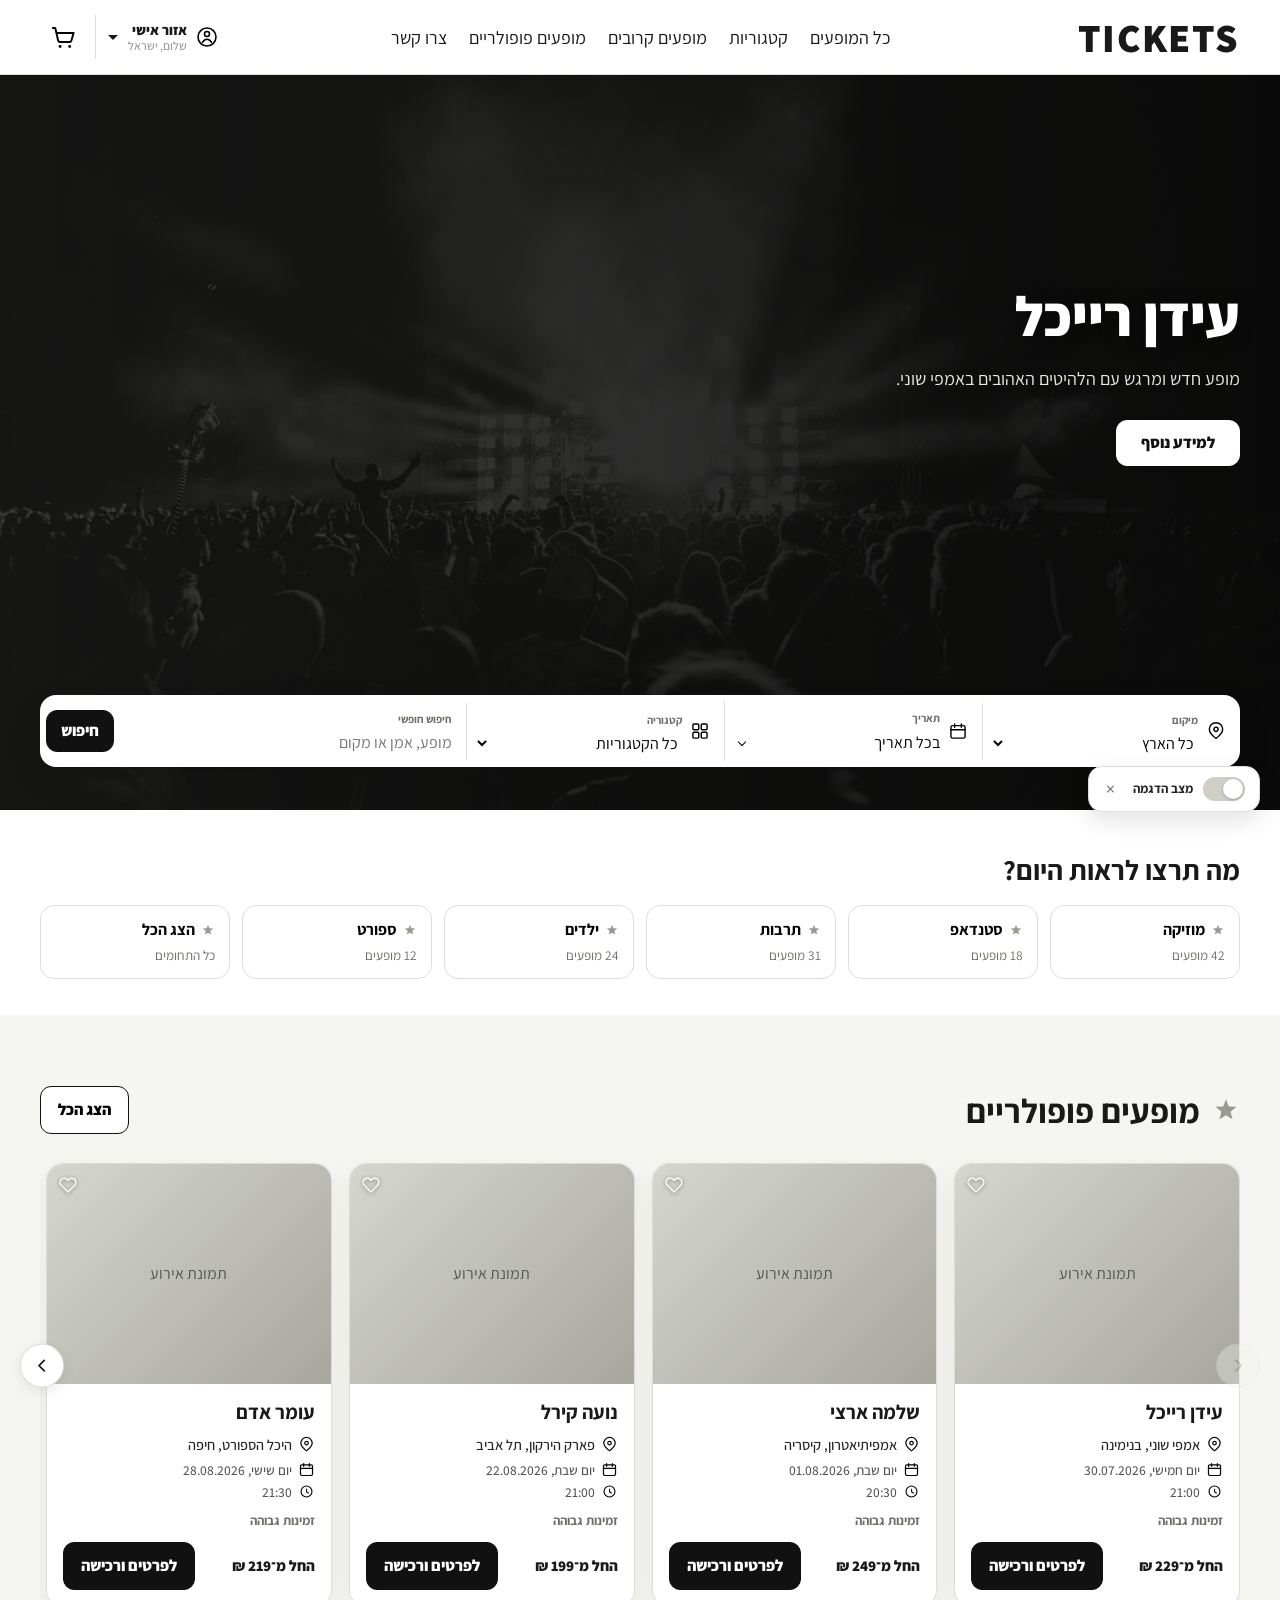
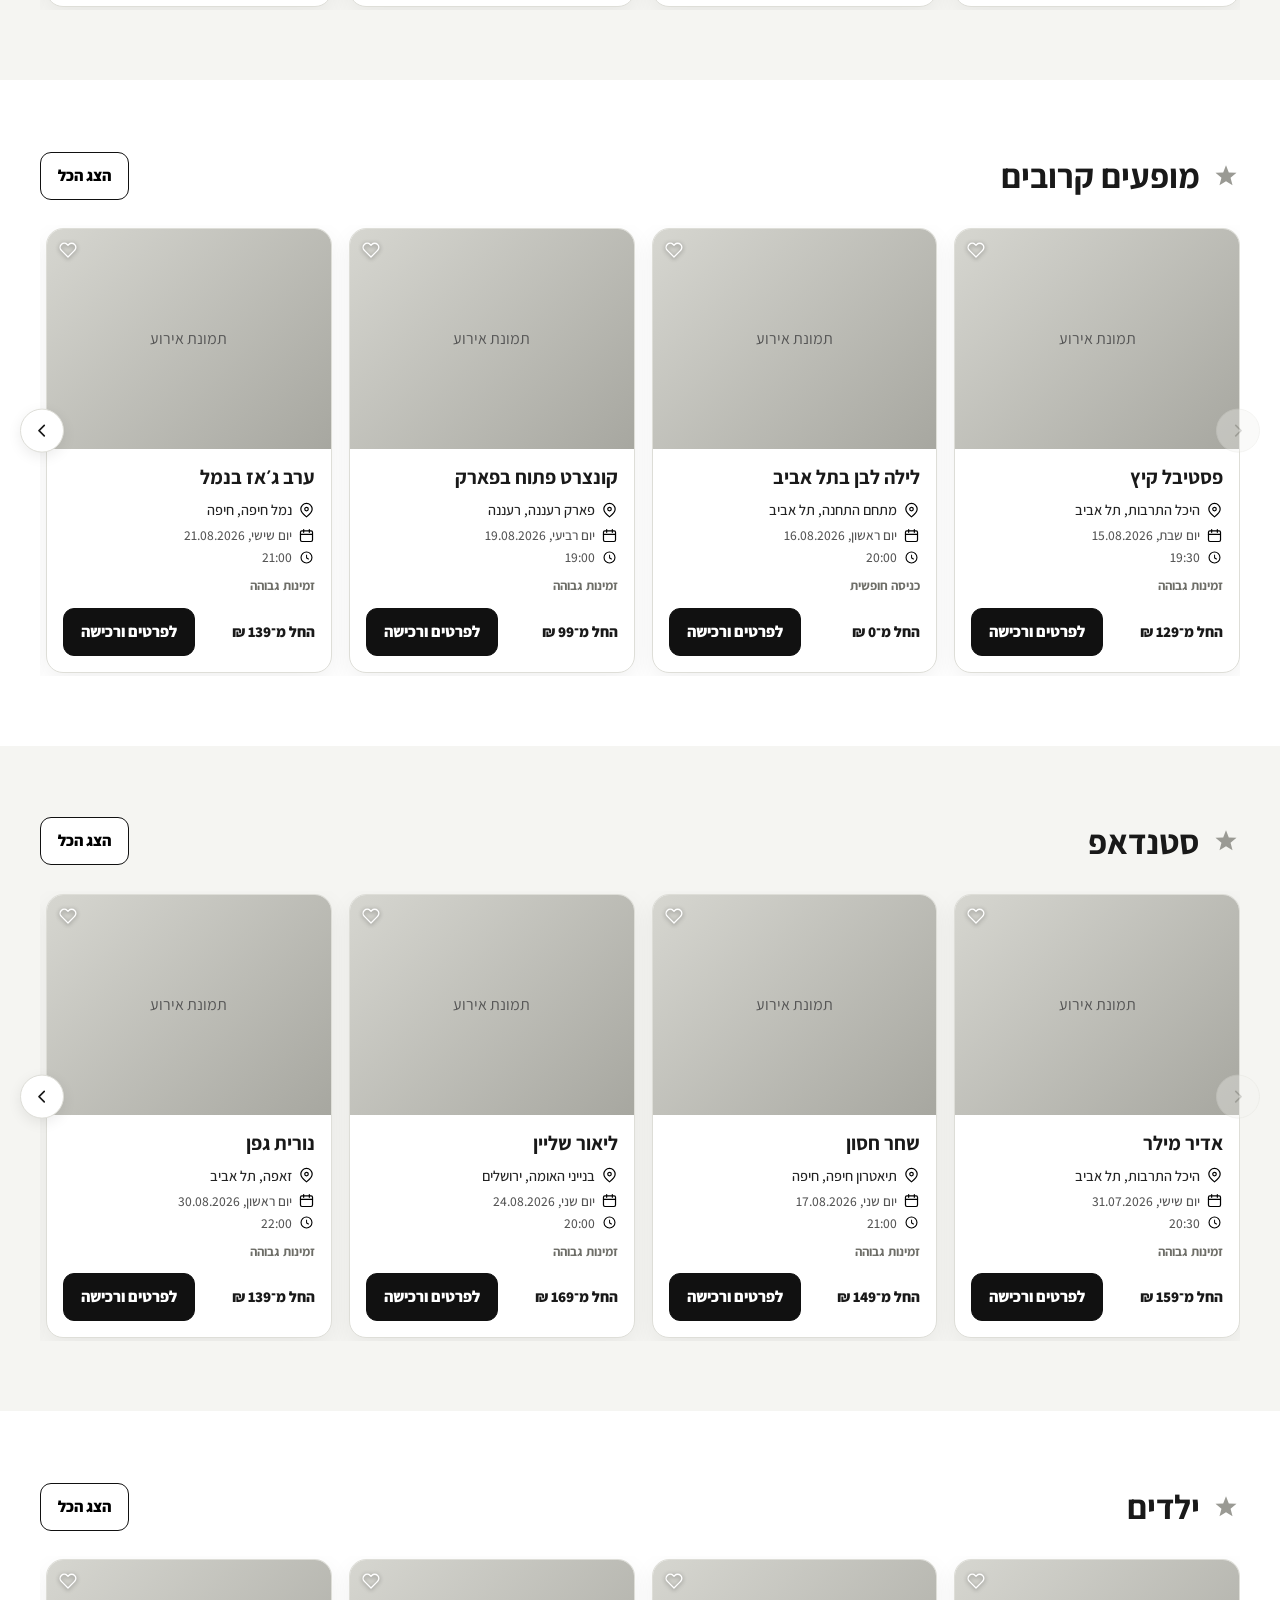
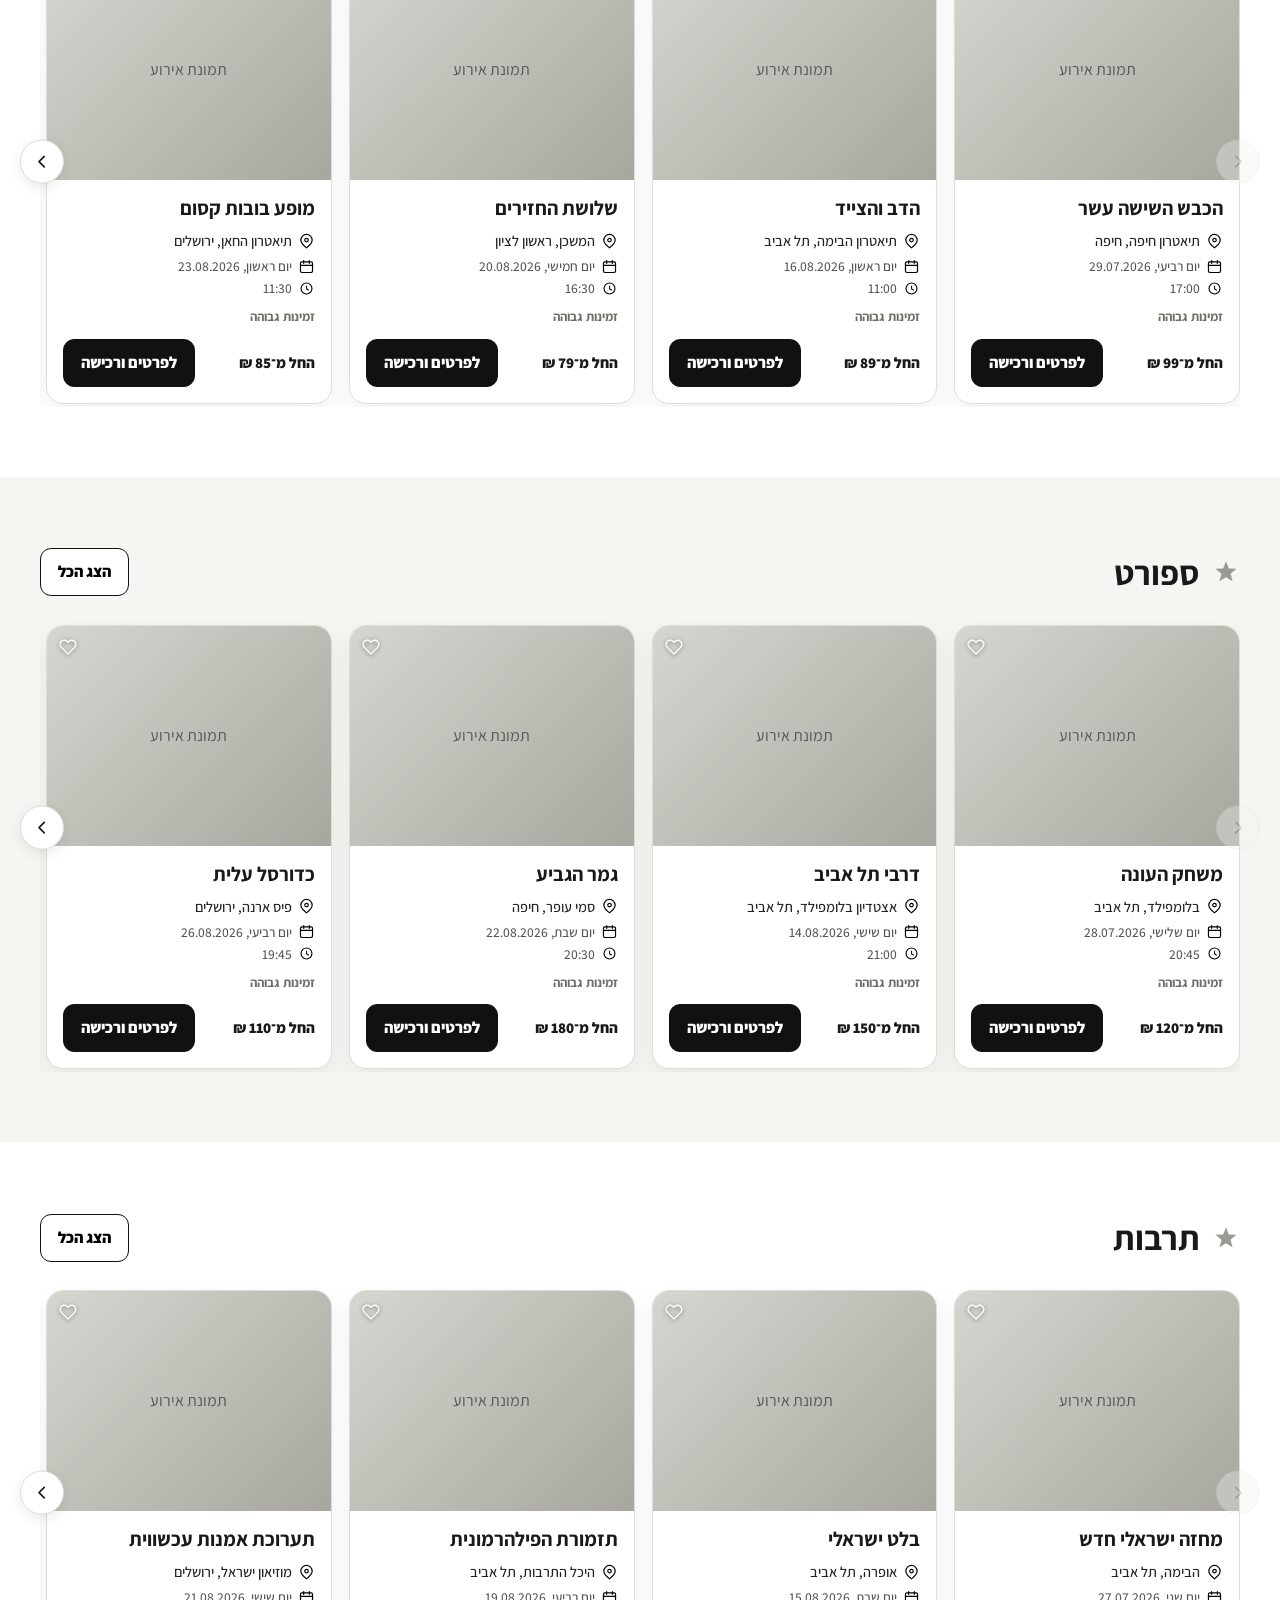
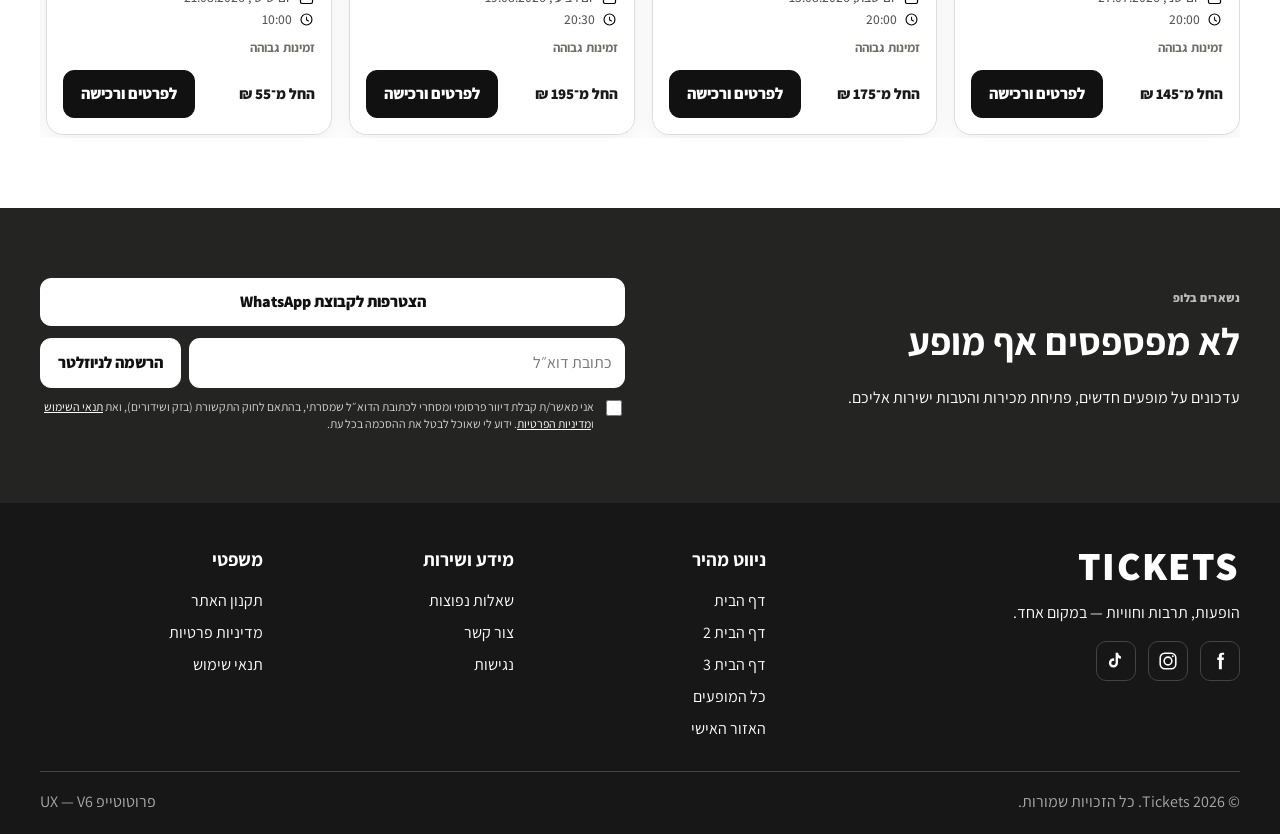
==== commit e86f127d: "Add mobile nav, hall UX fixes, intro screen, and project docs. Co-authored-by: Cursor <cursoragent@c" ====
--- a/index2.html
+++ b/index2.html
@@ -78,7 +78,7 @@
   </nav>
   <div class="header-actions">
     <div class="header-account-wrap">
-      <button class="header-button header-account-btn" type="button" aria-expanded="false" aria-haspopup="true">
+      <button class="header-button header-account-btn" type="button" data-route="account" aria-expanded="false" aria-haspopup="true">
         <img src="assets/icons/user.svg" alt="">
         <span class="header-account-text"><strong>אזור אישי</strong><small>שלום, ישראל</small></span>
         <span class="header-account-caret" aria-hidden="true"></span>
@@ -97,7 +97,26 @@
       <div class="cart-preview" id="cartPreview"><div class="cart-preview-list" id="cartPreviewList"></div><button class="btn primary wide" data-route="cart">מעבר לסל</button></div>
     </div>
   </div>
+  <button class="nav-toggle" type="button" aria-expanded="false" aria-controls="mobileNav" aria-label="תפריט ניווט">
+    <span class="nav-toggle-bar" aria-hidden="true"></span>
+    <span class="nav-toggle-bar" aria-hidden="true"></span>
+    <span class="nav-toggle-bar" aria-hidden="true"></span>
+  </button>
 </div></header>
+<nav class="mobile-nav" id="mobileNav" aria-label="תפריט ראשי" aria-hidden="true">
+  <div class="mobile-nav-inner">
+    <a href="#events" data-route="events">כל המופעים</a>
+    <p class="mobile-nav-label">קטגוריות</p>
+    <a href="#events" data-route="events">מוזיקה</a>
+    <a href="#events" data-route="events">סטנדאפ</a>
+    <a href="#events" data-route="events">תרבות</a>
+    <a href="#events" data-route="events">ילדים</a>
+    <a href="#events" data-route="events">ספורט</a>
+    <a href="#events" data-route="events">מופעים קרובים</a>
+    <a href="#events" data-route="events">מופעים פופולריים</a>
+    <a href="#contact" data-route="contact">צרו קשר</a>
+  </div>
+</nav>
 <main>
 <section class="screen active" id="home">
   <section class="hero hero-v2" aria-roledescription="carousel" aria-label="מופעים מומלצים">
@@ -183,15 +202,19 @@
 </div>
 <div class="hall-viewport" id="hallViewport">
 <div class="hall-canvas" id="hallCanvas">
-<div class="hall-stages-top">
-<div class="hall-stage side" aria-hidden="true">במה צד</div>
-<div class="hall-stage main">במה</div>
-<div class="hall-stage side" aria-hidden="true">במה צד</div>
-</div>
-<div class="hall-blocks-row top">
+<div class="hall-top-section">
+<div class="hall-column">
+<div class="hall-stage side">במה ימין</div>
 <div class="hall-block wedge-left" id="block5" data-price="269"></div>
+</div>
+<div class="hall-column hall-column-main">
+<div class="hall-stage main">במה מרכזית</div>
 <div class="hall-block orchestra" id="blockOrchestra" data-price="319"></div>
+</div>
+<div class="hall-column">
+<div class="hall-stage side">במה שמאל</div>
 <div class="hall-block wedge-right" id="block1" data-price="269"></div>
+</div>
 </div>
 <div class="hall-accessible-zone" id="accessibleZone" data-price="269">
 <div class="hall-stage accessible-label"><span aria-hidden="true">♿</span> במה נגישה <span aria-hidden="true">♿</span></div>
@@ -262,7 +285,7 @@
     <p>בשל ביקוש גבוה ממתינים למקום פנוי במערכת הרכישה.</p>
     <div class="queue-position"><span>מיקומך בתור</span><strong id="queuePlace">128</strong></div>
     <div class="queue-bar"><i id="queueBarFill"></i></div>
-    <p class="fineprint" id="queueHint">נא לא לסגור את החלון. המעבר לרכישה יתבצע אוטומטית.</p>
+    <p class="fineprint" id="queueHint">נא לא לסגור את החלון. המעבר לרכישה יתבצע אוטומטית. לחיצה על אזור ריק תעביר מיד.</p>
   </div>
 </div>
 <footer class="footer"><div class="container footer-grid"><div class="footer-brand"><div class="logo">TICKETS</div><p>הופעות, תרבות וחוויות — במקום אחד.</p><div class="footer-social" aria-label="רשתות חברתיות"><a class="footer-social-link" href="#" aria-label="Facebook"><img src="assets/icons/facebook.svg" alt="" width="22" height="22"></a><a class="footer-social-link" href="#" aria-label="Instagram"><img src="assets/icons/instagram.svg" alt="" width="22" height="22"></a><a class="footer-social-link" href="#" aria-label="TikTok"><img src="assets/icons/tiktok.svg" alt="" width="22" height="22"></a></div></div><div><h3>ניווט מהיר</h3><a href="index.html">דף הבית</a><a href="index2.html">דף הבית 2</a><a href="index3.html">דף הבית 3</a><a href="#events" data-route="events">כל המופעים</a><a href="#account" data-route="account">האזור האישי</a></div><div><h3>מידע ושירות</h3><a href="#">שאלות נפוצות</a><a href="#contact" data-route="contact">צור קשר</a><a href="#">נגישות</a></div><div><h3>משפטי</h3><a href="#">תקנון האתר</a><a href="#">מדיניות פרטיות</a><a href="#">תנאי שימוש</a></div></div><div class="container footer-bottom"><span>© 2026 Tickets. כל הזכויות שמורות.</span><span>פרוטוטייפ UX — V6</span></div></footer>
--- a/css/styles.css
+++ b/css/styles.css
@@ -10,7 +10,7 @@
 
 
 
-.card-presale-line{margin:0 0 12px;font-size:13.5px;font-weight:500;color:var(--muted);line-height:1.4;text-align:right}.card-presale-time{font-family:ui-monospace,SFMono-Regular,Menlo,Consolas,monospace;font-variant-numeric:tabular-nums;font-weight:600;color:#444;margin-right:4px;unicode-bidi:isolate}.card-presale-soon{font-weight:600}.presale-ribbon{position:absolute;top:18px;right:-36px;z-index:3;width:150px;padding:7px 0;background:#111;color:#fff;font-size:11px;font-weight:800;letter-spacing:.02em;text-align:center;transform:rotate(45deg);pointer-events:none;box-shadow:0 1px 4px rgba(0,0,0,.25)}.interest-form{display:grid;gap:12px}.interest-form .kicker{margin-bottom:2px}.interest-heading{margin:0 0 4px;font-size:20px;line-height:1.3}.interest-heading span{display:inline}.interest-form label{display:grid;gap:5px;font-size:13px;font-weight:700;color:#333}.interest-form label small{font-weight:500;color:var(--muted)}.interest-form input{width:100%;border:1px solid var(--line);border-radius:10px;padding:10px 12px;font:inherit;font-weight:500;background:#fff;outline:none}.interest-form input:focus{border-color:#111}.interest-form .btn{margin-top:4px}
+.card-presale-line{margin:0 0 12px;font-size:13.5px;font-weight:500;color:var(--muted);line-height:1.4;text-align:right}.card-presale-time{display:inline-flex;flex-direction:row;align-items:baseline;gap:3px;direction:ltr;unicode-bidi:isolate;margin-inline-start:4px;font-family:ui-monospace,SFMono-Regular,Menlo,Consolas,monospace;font-variant-numeric:tabular-nums;font-weight:600;color:#444}.card-presale-d-wrap{display:inline-flex;flex-direction:row;align-items:baseline;gap:3px;direction:ltr}.card-presale-days-label{font-family:inherit;font-size:10px;font-weight:600;color:#666;line-height:1;unicode-bidi:isolate}.card-presale-sep{font-weight:600;color:#444}.card-presale-soon{font-weight:600}.presale-ribbon{position:absolute;top:18px;right:-36px;z-index:3;width:150px;padding:7px 0;background:#111;color:#fff;font-size:11px;font-weight:800;letter-spacing:.02em;text-align:center;transform:rotate(45deg);pointer-events:none;box-shadow:0 1px 4px rgba(0,0,0,.25)}.interest-form{display:grid;gap:12px}.interest-form .kicker{margin-bottom:2px}.interest-heading{margin:0 0 4px;font-size:20px;line-height:1.3}.interest-heading span{display:inline}.interest-form label{display:grid;gap:5px;font-size:13px;font-weight:700;color:#333}.interest-form label small{font-weight:500;color:var(--muted)}.interest-form input{width:100%;border:1px solid var(--line);border-radius:10px;padding:10px 12px;font:inherit;font-weight:500;background:#fff;outline:none}.interest-form input:focus{border-color:#111}.interest-form .btn{margin-top:4px}
 .digital-clock-compact{gap:4px}
 .digital-clock-compact .clock-unit{min-width:40px;padding:5px 4px;border-radius:7px}
 .digital-clock-compact .clock-unit strong{font-size:14px}
@@ -40,4 +40,229 @@
 @media(max-width:960px){.main-nav{display:none}.search-bar{grid-template-columns:1fr 1fr}.search-bar .btn{grid-column:1/-1}.category-row{grid-template-columns:repeat(3,1fr)}.event-grid,.results-grid{grid-template-columns:repeat(2,1fr)}.event-carousel{grid-auto-columns:calc((100% - 17px)/2)}.events-layout,.event-hero-grid,.event-layout,.purchase-grid,.account-layout,.join-grid,.directions-grid,.info-split,.contact-layout{grid-template-columns:1fr}.seats-summary{position:sticky;bottom:0;top:auto;z-index:30;margin-top:8px;border-radius:16px 16px 0 0;box-shadow:0 -8px 24px rgba(0,0,0,.08)}.seat:hover:not(.taken)::after{display:none}.summary-card{position:static}.footer-grid{grid-template-columns:1fr 1fr}.ticket-grid{grid-template-columns:1fr}.ticket-actions{grid-template-columns:1fr}}
 @media(max-width:600px){.container{width:min(100% - 22px,1200px)}.hero-inner{padding:74px 0}.hero h1{font-size:42px}.search-bar{grid-template-columns:1fr}.search-bar .btn{grid-column:auto}.search-field{border-left:0;border-bottom:1px solid var(--line)}.category-row,.event-grid,.results-grid{grid-template-columns:1fr}.event-carousel{grid-auto-columns:86%}.section{padding:52px 0}.categories-section{padding:28px 0}.header-button span:not(.header-count):not(.header-account-caret){display:none}.header-account-text{display:none}.auth-grid,.form-grid{grid-template-columns:1fr}.form-grid .full{grid-column:auto}.footer-grid{grid-template-columns:1fr}.footer-bottom{flex-direction:column;gap:6px}.order-card,.success-actions{align-items:stretch;flex-direction:column}.newsletter-row,.join-actions form,.coupon-row{grid-template-columns:1fr}}
 .row-presale-clock{margin-top:8px;grid-column:1/-1}.show-row.full-presale-row.has-row-clock{grid-template-columns:1fr;gap:10px}
-@media(max-width:960px){.important-list{flex-wrap:wrap}.important-list>div{flex:1 1 calc(50% - 10px)}}@media(max-width:640px){.important-list>div{flex:1 1 100%}.important-list dd{font-size:18px}}+@media(max-width:960px){.important-list{flex-wrap:wrap}.important-list>div{flex:1 1 calc(50% - 10px)}}@media(max-width:640px){.important-list>div{flex:1 1 100%}.important-list dd{font-size:18px}}
+
+/* Mobile nav — hamburger + fullscreen overlay */
+.nav-toggle{
+  display:none;
+  flex-direction:column;
+  justify-content:center;
+  align-items:center;
+  gap:5px;
+  width:44px;
+  height:44px;
+  padding:0;
+  border:0;
+  border-radius:11px;
+  background:transparent;
+  color:#191919;
+  cursor:pointer;
+  position:relative;
+  z-index:220;
+}
+.nav-toggle-bar{
+  display:block;
+  width:22px;
+  height:2px;
+  background:currentColor;
+  border-radius:1px;
+  transition:transform .2s ease,opacity .2s ease;
+}
+.mobile-nav{
+  position:fixed;
+  inset:0;
+  z-index:210;
+  background:#111;
+  color:#fff;
+  display:flex;
+  flex-direction:column;
+  padding:88px 28px 40px;
+  overflow:auto;
+  visibility:hidden;
+  opacity:0;
+  pointer-events:none;
+  transition:opacity .25s ease,visibility .25s ease;
+}
+.mobile-nav.is-open{
+  visibility:visible;
+  opacity:1;
+  pointer-events:auto;
+}
+.mobile-nav-inner{
+  display:flex;
+  flex-direction:column;
+  gap:6px;
+  width:min(100%,420px);
+  margin:0 auto;
+  text-align:right;
+}
+.mobile-nav-inner a{
+  color:#fff;
+  text-decoration:none;
+  font-size:24px;
+  font-weight:700;
+  line-height:1.35;
+  padding:12px 4px;
+  border-bottom:1px solid rgba(255,255,255,.12);
+}
+.mobile-nav-inner a:hover,
+.mobile-nav-inner a:focus-visible{
+  color:#fff;
+  outline:none;
+  background:rgba(255,255,255,.06);
+}
+.mobile-nav-label{
+  margin:18px 0 4px;
+  padding:0 4px;
+  font-size:13px;
+  font-weight:700;
+  letter-spacing:.04em;
+  color:rgba(255,255,255,.55);
+  text-transform:uppercase;
+}
+body.mobile-nav-open{overflow:hidden}
+body.mobile-nav-open .site-header{
+  z-index:220;
+  background:transparent;
+  border-bottom-color:transparent;
+  backdrop-filter:none;
+}
+body.mobile-nav-open .site-header-v3 .header-top-row{
+  background:transparent;
+  border-bottom-color:transparent;
+}
+body.mobile-nav-open .logo,
+body.mobile-nav-open .main-nav,
+body.mobile-nav-open .header-actions,
+body.mobile-nav-open .header-search-row{
+  visibility:hidden;
+  pointer-events:none;
+}
+body.mobile-nav-open .nav-toggle{color:#fff;transform:translateY(-50%)}
+body.mobile-nav-open .nav-toggle .nav-toggle-bar:nth-child(1){transform:translateY(7px) rotate(45deg)}
+body.mobile-nav-open .nav-toggle .nav-toggle-bar:nth-child(2){opacity:0}
+body.mobile-nav-open .nav-toggle .nav-toggle-bar:nth-child(3){transform:translateY(-7px) rotate(-45deg)}
+@media(max-width:960px){
+  .header-inner{position:relative}
+  .nav-toggle{
+    display:inline-flex;
+    position:absolute;
+    left:0;
+    top:50%;
+    transform:translateY(-50%);
+  }
+}
+@media(max-width:900px){
+  .carousel-side-arrow{display:none}
+  .date-range-panel{
+    left:0;
+    right:auto;
+    width:min(360px,calc(100vw - 32px));
+  }
+}
+
+/* Modern carousel arrows */
+.carousel-side-arrow{
+  position:absolute;
+  top:50%;
+  transform:translateY(-10%);
+  width:44px;
+  height:44px;
+  border-radius:50%;
+  border:1px solid var(--line);
+  background:#fff;
+  z-index:4;
+  display:inline-flex;
+  align-items:center;
+  justify-content:center;
+  padding:0;
+  color:#191919;
+  box-shadow:0 4px 14px rgba(0,0,0,.08);
+  cursor:pointer;
+  transition:background .15s ease,border-color .15s ease,color .15s ease,opacity .15s ease,box-shadow .15s ease;
+}
+.carousel-side-arrow svg{
+  width:18px;
+  height:18px;
+  display:block;
+}
+.carousel-side-arrow.prev{right:-20px}
+.carousel-side-arrow.next{left:-20px}
+.carousel-side-arrow.next svg{transform:scaleX(-1)}
+.carousel-side-arrow:hover:not(:disabled),
+.carousel-side-arrow:focus-visible:not(:disabled){
+  background:#111;
+  border-color:#111;
+  color:#fff;
+  outline:none;
+  box-shadow:0 6px 18px rgba(0,0,0,.14);
+}
+.carousel-side-arrow:disabled,
+.carousel-side-arrow[aria-disabled="true"]{
+  opacity:.35;
+  cursor:default;
+  pointer-events:none;
+  box-shadow:none;
+  background:#f3f3f0;
+  color:#8a8a84;
+}
+
+/* Show dates — prevent horizontal overflow on mid screens */
+.show-row,
+.show-row.presale{
+  min-width:0;
+}
+.show-row > div{
+  min-width:0;
+}
+.show-row .digital-clock{
+  max-width:100%;
+}
+@media(max-width:1200px){
+  .event-layout.has-interest-sidebar{
+    grid-template-columns:1fr;
+  }
+  .show-row,
+  .show-row.presale,
+  .show-row.full-presale-row{
+    grid-template-columns:minmax(0,1fr) auto;
+    gap:10px 12px;
+  }
+  .show-row > :last-child{
+    grid-column:1/-1;
+    justify-self:start;
+    max-width:100%;
+    box-sizing:border-box;
+  }
+  .show-row .btn{
+    width:auto;
+  }
+  .show-row .digital-clock{
+    width:auto;
+    max-width:100%;
+    justify-content:start;
+    gap:6px;
+  }
+  .show-row .digital-clock .clock-unit{
+    min-width:44px;
+    width:auto;
+    padding:8px 6px;
+  }
+  .show-row .digital-clock .clock-unit strong{
+    font-size:18px;
+  }
+  .show-row .digital-clock .clock-sep{
+    align-self:center;
+  }
+}
+@media(max-width:640px){
+  .show-row,
+  .show-row.presale,
+  .show-row.full-presale-row{
+    grid-template-columns:1fr;
+    gap:8px;
+  }
+  .show-row > span{
+    justify-self:start;
+  }
+}
--- a/css/seats-hall.css
+++ b/css/seats-hall.css
@@ -27,7 +27,8 @@
   width:980px;min-height:720px;margin:0 auto;transform-origin:center top;
   transition:transform .2s ease;position:relative
 }
-.hall-stages-top{display:grid;grid-template-columns:1fr 1.4fr 1fr;gap:14px;align-items:end;margin-bottom:16px}
+.hall-top-section{display:grid;grid-template-columns:1fr 1.35fr 1fr;gap:14px;align-items:start;margin-bottom:14px}
+.hall-column{display:grid;gap:12px;align-content:start;min-width:0}
 .hall-stage{
   background:#4a4a46;color:#fff;border-radius:10px;text-align:center;
   font-weight:800;font-size:14px;padding:14px 10px;letter-spacing:.02em
@@ -41,7 +42,6 @@
 }
 
 .hall-blocks-row{display:grid;gap:12px;margin-bottom:14px}
-.hall-blocks-row.top{grid-template-columns:1fr 1.35fr 1fr;align-items:start}
 .hall-blocks-row.bottom{grid-template-columns:1fr 1.15fr 1fr;align-items:start}
 
 .hall-block{
@@ -101,13 +101,18 @@
   .seats-summary{position:fixed;left:0;right:0;top:auto;bottom:0;width:100%;border-radius:16px 16px 0 0;
     transform:translateY(110%);box-shadow:0 -8px 28px rgba(0,0,0,.12)}
   .seats-summary.is-open{transform:translateY(0)}
-  .hall-canvas{width:860px}
   .seat:hover:not(.taken)::after{display:none}
 }
-@media(max-width:640px){
-  .hall-stages-top,.hall-blocks-row.top,.hall-blocks-row.bottom{grid-template-columns:1fr}
-  .hall-block.wedge-left,.hall-block.wedge-right{clip-path:none}
-  .hall-canvas{width:640px}
+/* Keep hall structure intact on smaller screens — scroll/zoom instead of reflow */
+@media(max-width:1200px){
+  .hall-viewport{overflow:auto;-webkit-overflow-scrolling:touch}
+  .hall-canvas{
+    width:980px;
+    min-width:980px;
+    flex-shrink:0;
+  }
+  .hall-top-section{grid-template-columns:1fr 1.35fr 1fr}
+  .hall-blocks-row.bottom{grid-template-columns:1fr 1.15fr 1fr}
 }
 @media(prefers-reduced-motion:reduce){
   .seats-summary,.hall-canvas{transition:none!important}
@@ -122,8 +127,14 @@
 }
 .selected-seat-remove:hover,.selected-seat-remove:focus-visible{background:#111;color:#fff;border-color:#111;outline:none}
 .selected-seat-main{display:flex;align-items:flex-start;justify-content:space-between;gap:10px;flex:1;min-width:0}
-.seats-shell:fullscreen,.seats-shell.is-fullscreen{
+.seats-shell:fullscreen{
   width:100%!important;max-width:none!important;margin:0!important;padding:16px;
+  background:#f3f3f0;overflow:auto;box-sizing:border-box
+}
+.seats-page .container.seats-shell.is-fullscreen,
+.seats-shell.is-fullscreen{
+  position:fixed!important;inset:0;z-index:200;
+  width:100%!important;max-width:none!important;height:100%!important;margin:0!important;padding:16px;
   background:#f3f3f0;overflow:auto;box-sizing:border-box
 }
 .seats-shell:fullscreen .seats-map-card,
@@ -131,7 +142,7 @@
 .seats-shell:fullscreen .hall-viewport,
 .seats-shell.is-fullscreen .hall-viewport{max-height:calc(100vh - 160px)}
 .seats-shell:fullscreen .seats-summary,
-.seats-shell.is-fullscreen .seats-summary{position:fixed!important;top:130px;left:24px;z-index:70}
+.seats-shell.is-fullscreen .seats-summary{position:fixed!important;top:130px;left:24px;right:auto;bottom:auto;width:min(320px,calc(100vw - 40px));z-index:210}
 #seatsFullscreen.is-active{background:#111;color:#fff;border-color:#111}
 
 .seats-summary-head{display:flex;align-items:center;justify-content:space-between;gap:10px;margin:0 0 10px}
@@ -146,20 +157,45 @@
   transform:translateX(calc(-100% - 28px))!important;opacity:0;pointer-events:none;visibility:hidden
 }
 .seats-summary-peek{
-  position:fixed;top:130px;left:0;z-index:71;
+  position:fixed;top:130px;left:0;bottom:auto;z-index:211;
   border:1px solid var(--line,#ddd);border-left:0;border-radius:0 12px 12px 0;
   background:#111;color:#fff;font:inherit;font-weight:800;font-size:13px;
   padding:14px 10px;cursor:pointer;writing-mode:vertical-rl;transform:none;
-  box-shadow:0 8px 24px rgba(0,0,0,.16);letter-spacing:.04em
+  box-shadow:0 8px 24px rgba(0,0,0,.16);letter-spacing:.04em;
+  height:auto;min-height:0;width:auto
 }
 .seats-summary-peek[hidden]{display:none!important}
 .seats-summary-peek:hover,.seats-summary-peek:focus-visible{background:#333;outline:none}
 .seats-shell:fullscreen .seats-summary-peek,
-.seats-shell.is-fullscreen .seats-summary-peek{top:130px}
+.seats-shell.is-fullscreen .seats-summary-peek{
+  top:130px;bottom:auto;left:0;height:auto;min-height:0;width:auto;
+  transform:none;writing-mode:vertical-rl;padding:14px 10px;
+  border-radius:0 12px 12px 0;border:1px solid var(--line,#ddd);border-left:0
+}
+@media(max-width:1100px){
+  .seats-shell:fullscreen .seats-summary,
+  .seats-shell.is-fullscreen .seats-summary{
+    top:auto!important;bottom:0;left:0;right:0;width:100%;
+    border-radius:16px 16px 0 0
+  }
+  .seats-shell:fullscreen .seats-summary.is-open.is-collapsed,
+  .seats-shell.is-fullscreen .seats-summary.is-open.is-collapsed{
+    transform:translateY(110%)!important
+  }
+  .seats-shell:fullscreen .seats-summary-peek,
+  .seats-shell.is-fullscreen .seats-summary-peek{
+    top:auto;bottom:16px;left:50%;right:auto;
+    transform:translateX(-50%);
+    writing-mode:horizontal-tb;
+    height:auto;min-height:0;width:auto;
+    padding:12px 18px;border-radius:999px;border:0
+  }
+}
 @media(max-width:960px){
   .seats-summary.is-open.is-collapsed{transform:translateY(110%)!important}
   .seats-summary-peek{
     top:auto;bottom:16px;left:50%;writing-mode:horizontal-tb;transform:translateX(-50%);
-    border-radius:999px;border:0;padding:12px 18px
-  }
-}
+    border-radius:999px;border:0;padding:12px 18px;
+    height:auto;min-height:0;width:auto
+  }
+}
--- a/css/demo-mode.css
+++ b/css/demo-mode.css
@@ -1,19 +1,77 @@
 /* Demo mode — only active when body.demo-mode-on */
 
-.demo-mode-toggle{
-  position:fixed;
-  right:20px;
-  left:auto;
+.demo-mode-panel{
+  position:fixed;
+  right:0;
   bottom:88px;
-  z-index:95;
+  z-index:230;
+  display:flex;
+  align-items:stretch;
+  transition:transform .28s cubic-bezier(.22,.9,.3,1);
+  direction:rtl;
+}
+
+.demo-mode-panel-inner{
   display:flex;
   align-items:center;
-  gap:10px;
-  padding:10px 14px;
+  gap:6px;
+  margin-right:20px;
+  padding:8px 10px 8px 8px;
   border:1px solid #ddd;
   border-radius:14px;
   background:#fff;
   box-shadow:0 8px 24px rgba(0,0,0,.12);
+}
+
+.demo-mode-panel.is-collapsed{
+  transform:translateX(calc(100% - 14px));
+}
+
+.demo-mode-panel.is-collapsed .demo-mode-panel-inner{
+  margin-right:0;
+  border-radius:14px 0 0 14px;
+  padding-right:6px;
+  cursor:pointer;
+}
+
+.demo-mode-panel.is-collapsed .demo-mode-toggle,
+.demo-mode-panel.is-collapsed .demo-mode-dock-close{
+  pointer-events:none;
+}
+
+.demo-mode-dock-close{
+  width:26px;
+  height:26px;
+  border:0;
+  border-radius:8px;
+  background:transparent;
+  color:#666;
+  font:inherit;
+  font-size:18px;
+  line-height:1;
+  padding:0;
+  cursor:pointer;
+  display:inline-flex;
+  align-items:center;
+  justify-content:center;
+  flex:0 0 auto;
+}
+
+.demo-mode-dock-close:hover,
+.demo-mode-dock-close:focus-visible{
+  background:#f0f0ec;
+  color:#111;
+  outline:none;
+}
+
+.demo-mode-toggle{
+  display:flex;
+  align-items:center;
+  gap:10px;
+  padding:2px 4px;
+  border:0;
+  border-radius:10px;
+  background:transparent;
   font:inherit;
   font-size:13px;
   font-weight:700;
@@ -62,17 +120,17 @@
   position:fixed;
   top:0;
   left:0;
-  z-index:97;
+  z-index:232;
   max-width:min(220px,70vw);
   padding:6px 10px;
-  border-radius:8px;
-  background:#2B6CB0;
-  color:#fff;
+  border-radius:4px;
+  background:#FFE566;
+  color:#111;
   font-size:12px;
   font-weight:700;
   line-height:1.3;
   pointer-events:none;
-  box-shadow:0 4px 14px rgba(0,0,0,.18);
+  box-shadow:none;
   opacity:0;
   visibility:hidden;
   transition:opacity .15s ease,visibility .15s ease;
@@ -89,7 +147,7 @@
 
 .demo-mode-menu{
   position:fixed;
-  z-index:98;
+  z-index:233;
   min-width:168px;
   padding:6px;
   border:1px solid #ddd;
@@ -153,12 +211,12 @@
 
 /* Active mode styles — zero effect unless .demo-mode-on */
 body.demo-mode-on,
-body.demo-mode-on *:not(.demo-mode-toggle):not(.demo-mode-toggle *):not(.demo-mode-cursor):not(.demo-mode-cursor *):not(.demo-mode-menu):not(.demo-mode-menu *){
+body.demo-mode-on *:not(.demo-mode-panel):not(.demo-mode-panel *):not(.demo-mode-cursor):not(.demo-mode-cursor *):not(.demo-mode-menu):not(.demo-mode-menu *){
   cursor:none !important;
 }
 
-body.demo-mode-on .demo-mode-toggle,
-body.demo-mode-on .demo-mode-toggle *,
+body.demo-mode-on .demo-mode-panel,
+body.demo-mode-on .demo-mode-panel *,
 body.demo-mode-on .demo-mode-menu,
 body.demo-mode-on .demo-mode-menu *{
   cursor:pointer !important;
@@ -171,7 +229,7 @@
   width:32px;
   height:40px;
   margin:0;
-  z-index:96;
+  z-index:231;
   pointer-events:none;
   opacity:0;
   transform:translate(-9999px,-9999px);
@@ -203,12 +261,18 @@
 }
 
 @media(max-width:600px){
+  .demo-mode-panel{
+    bottom:72px;
+  }
+  .demo-mode-panel-inner{
+    margin-right:12px;
+    padding:6px 8px;
+  }
   .demo-mode-toggle{
-    right:12px;
-    left:auto;
-    bottom:72px;
-    padding:8px 12px;
     font-size:12px;
+  }
+  .demo-mode-panel.is-collapsed{
+    transform:translateX(calc(100% - 12px));
   }
 }
 
@@ -216,5 +280,6 @@
   body.demo-mode-on [data-demo-region].is-demo-hot{animation:none}
   .demo-mode-toggle-thumb,
   .demo-mode-label-float,
-  .demo-mode-menu{transition:none}
-}
+  .demo-mode-menu,
+  .demo-mode-panel{transition:none}
+}
